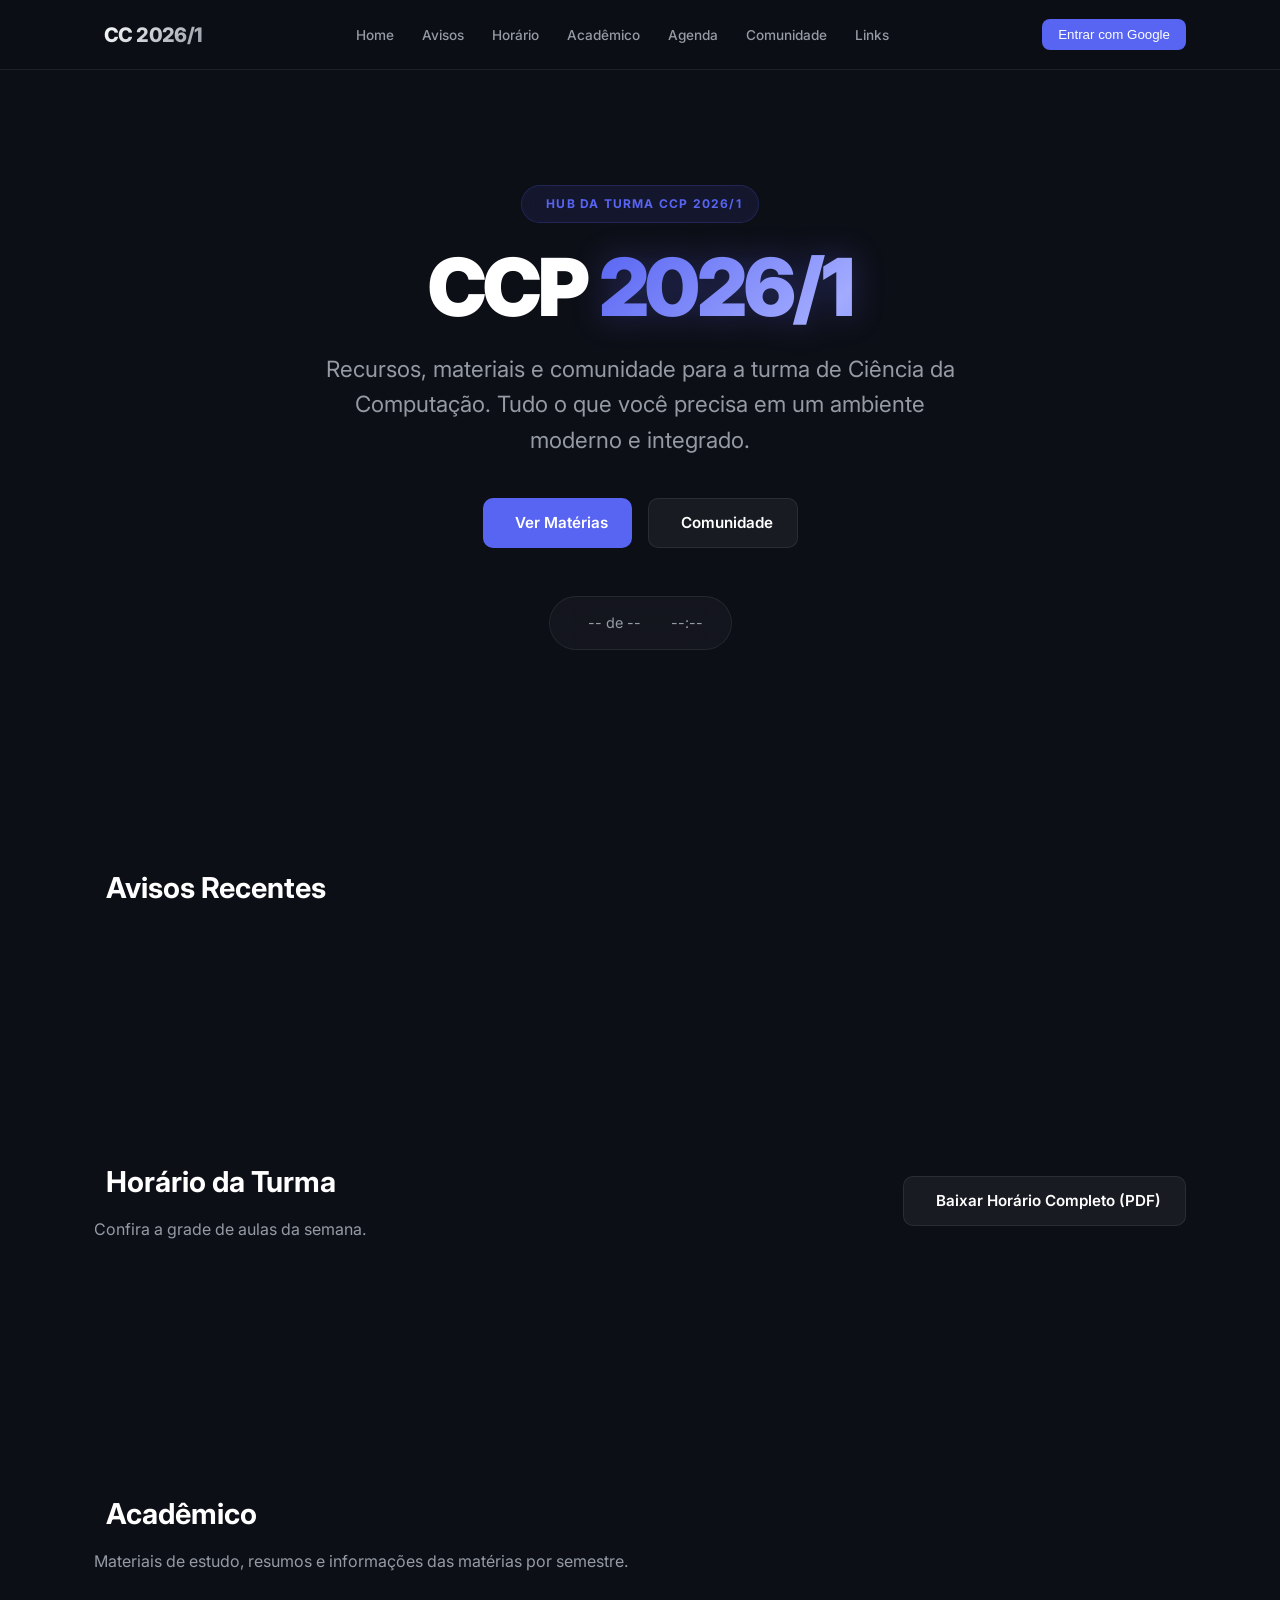
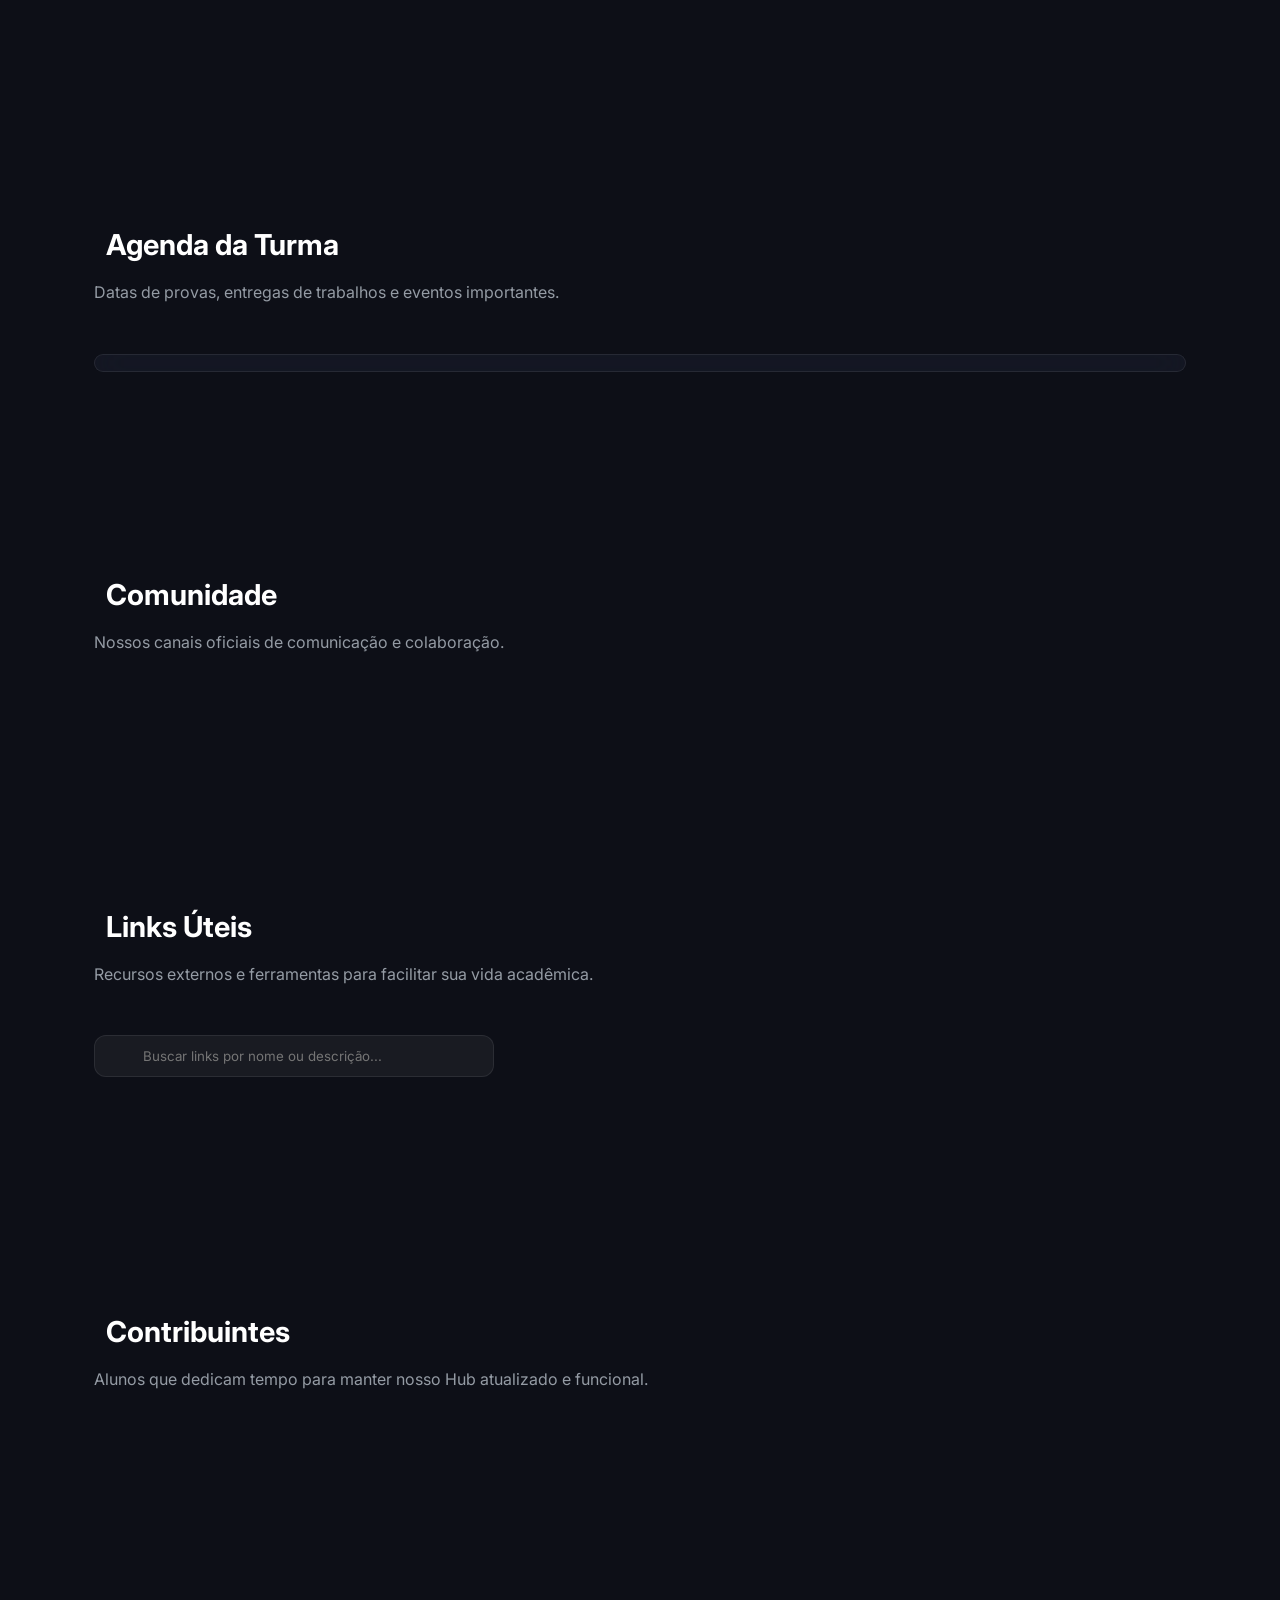
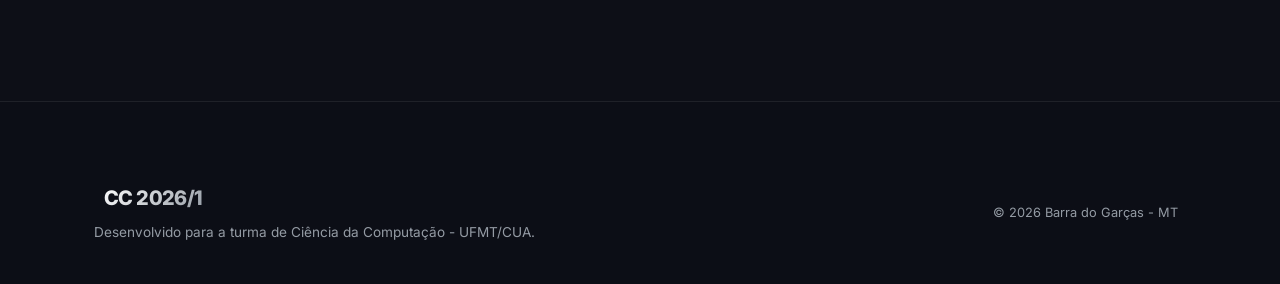
==== index.html @ 7aa339a8 "Merge pull request #1 from Diduzinho3/main new file:   auth.js" ====
<!DOCTYPE html>
<html lang="pt-br">
<head>
    <meta charset="UTF-8">
    <meta name="viewport" content="width=device-width, initial-scale=1.0">
    <title>CC 2026/1 - Barra do Garças | Hub da Turma</title>
    <link rel="icon" type="image/svg+xml" href="data:image/svg+xml,<svg xmlns='http://www.w3.org/2000/svg' viewBox='0 0 256 256'><rect width='256' height='256' fill='none'/><polyline points='64 88 16 128 64 168' fill='none' stroke='%235865f2' stroke-linecap='round' stroke-linejoin='round' stroke-width='24'/><polyline points='192 88 240 128 192 168' fill='none' stroke='%235865f2' stroke-linecap='round' stroke-linejoin='round' stroke-width='24'/></svg>">

    <link rel="preconnect" href="https://fonts.googleapis.com">
    <link rel="preconnect" href="https://fonts.gstatic.com" crossorigin>
    <link href="https://fonts.googleapis.com/css2?family=Inter:wght@300;400;500;600;700;800&display=swap" rel="stylesheet">

    <script src="https://unpkg.com/@phosphor-icons/web"></script>
    <link rel="stylesheet" href="style.css">
</head>
<body>
    <nav class="navbar">
        <div class="container nav-content">
            <div class="logo">
                <i class="ph ph-code"></i>
                <span>CC 2026/1</span>
            </div>
            <ul class="nav-links">
                <li><a href="#home">Home</a></li>
                <li><a href="#avisos">Avisos</a></li>
                <li><a href="#horario">Horário</a></li>
                <li><a href="#academico">Acadêmico</a></li>
                <li><a href="#agenda">Agenda</a></li>
                <li><a href="#comunidade">Comunidade</a></li>
                <li><a href="#links">Links</a></li>
            </ul>
            <div id="user-area" class="user-area">
                <button id="btn-login" class="btn-login">Entrar com Google</button>
                
                <div id="user-info" class="user-info hidden">
                    <img id="user-photo" class="user-photo" src="" alt="Foto">
                    <span id="user-name" class="user-name"></span>
                    <button id="btn-logout" class="btn-logout">Sair</button>
                    <div class="hidden"></div>
                </div>
            </div>
        </div>
    </nav>

    <header id="home" class="hero">
        <div class="hero-bg"></div>
        <div class="hero-overlay"></div>
        <div class="container">
            <div class="hero-content">
                <div class="hero-badge glass">
                    <i class="ph ph-rocket-launch"></i>
                    <span>Hub da Turma CCP 2026/1</span>
                </div>
                <h1>CCP <span class="gradient-text">2026/1</span></h1>
                <p>Recursos, materiais e comunidade para a turma de Ciência da Computação. Tudo o que você precisa em um ambiente moderno e integrado.</p>
                <div class="hero-btns">
                    <a href="#academico" class="btn btn-primary">
                        <i class="ph ph-books"></i>
                        Ver Matérias
                    </a>
                    <a href="#comunidade" class="btn btn-secondary">
                        <i class="ph ph-discord-logo"></i>
                        Comunidade
                    </a>
                </div>
                <div class="info-widget glass">
                    <div class="info-item">
                        <i class="ph ph-calendar-blank"></i>
                        <span id="current-date">-- de --</span>
                    </div>
                    <div class="info-item">
                        <i class="ph ph-clock"></i>
                        <span id="current-time">--:--</span>
                    </div>
                </div>
            </div>
        </div>
    </header>

    <main class="container">
        <section id="avisos" class="section">
            <div class="section-header">
                <h2><i class="ph ph-megaphone"></i> Avisos Recentes</h2>
            </div>
            <div id="avisos-container" class="grid-cards">
                <!-- Carregado via JS -->
            </div>
        </section>

        <!-- Horário da Turma -->
        <section id="horario" class="section">
            <div class="section-header" style="display: flex; justify-content: space-between; align-items: center; flex-wrap: wrap; gap: 20px;">
                <div>
                    <h2><i class="ph ph-clock"></i> Horário da Turma</h2>
                    <p>Confira a grade de aulas da semana.</p>
                </div>
                <a href="https://cdn.discordapp.com/attachments/1486059603299930142/1486059626620256297/Horario_Computacao_-_2026.1.pdf?ex=69c42060&is=69c2cee0&hm=3edfa6371c0fa56a8aed671202ea98d2edd6b6da654903f4fdc7e5e0dd8d340b&" target="_blank" class="btn btn-secondary">
                    <i class="ph ph-file-pdf"></i>
                    Baixar Horário Completo (PDF)
                </a>
            </div>
            <div id="horario-container" class="grid-cards">
                <!-- Carregado via JS -->
            </div>
        </section>

        <!-- Acadêmico -->
        <section id="academico" class="section">
            <div class="section-header">
                <h2><i class="ph ph-graduation-cap"></i> Acadêmico</h2>
                <p>Materiais de estudo, resumos e informações das matérias por semestre.</p>
            </div>
            <div id="academico-container" class="accordion-list">
                <!-- Carregado via JS -->
            </div>
        </section>

        <!-- Agenda -->
        <section id="agenda" class="section">
            <div class="section-header">
                <h2><i class="ph ph-calendar-blank"></i> Agenda da Turma</h2>
                <p>Datas de provas, entregas de trabalhos e eventos importantes.</p>
            </div>
            <div id="agenda-container" class="list-container glass">
                <!-- Carregado via JS -->
            </div>
        </section>

        <!-- Comunidade -->
        <section id="comunidade" class="section">
            <div class="section-header">
                <h2><i class="ph ph-users-three"></i> Comunidade</h2>
                <p>Nossos canais oficiais de comunicação e colaboração.</p>
            </div>
            <div id="comunidade-container" class="grid-cards">
                <!-- Carregado via JS -->
            </div>
        </section>

        <!-- Links Úteis -->
        <section id="links" class="section">
            <div class="section-header">
                <h2><i class="ph ph-link"></i> Links Úteis</h2>
                <p>Recursos externos e ferramentas para facilitar sua vida acadêmica.</p>
            </div>
            
            <div class="search-container">
                <i class="ph ph-magnifying-glass"></i>
                <input type="text" id="link-search" class="search-input" placeholder="Buscar links por nome ou descrição...">
            </div>

            <div id="links-container" class="grid-cards">
                <!-- Carregado via JS -->
            </div>
        </section>

        <!-- Contribuintes -->
        <section id="contribuintes" class="section">
            <div class="section-header">
                <h2><i class="ph ph-code"></i> Contribuintes</h2>
                <p>Alunos que dedicam tempo para manter nosso Hub atualizado e funcional.</p>
            </div>
            <div id="contribuintes-container" class="grid-contributors">
                <!-- Carregado via JS -->
            </div>
            
            <div style="text-align: center; margin-top: 60px; opacity: 0.6; font-size: 0.85rem;">
            </div>
        </section>

        <!-- Modal WhatsApp -->
        <div id="whatsapp-modal" class="modal">
            <div class="modal-content glass">
                <div class="modal-header">
                    <h2><i class="ph ph-whatsapp-logo"></i> Grupos de WhatsApp</h2>
                    <button class="close-modal"><i class="ph ph-x"></i></button>
                </div>
                <div id="whatsapp-groups-list" class="grid-cards">
                    <!-- Carregado via JS -->
                </div>
            </div>
        </div>
        <!-- Modal Materiais -->
        <div id="materials-modal" class="modal">
            <div class="modal-content glass">
                <div class="modal-header">
                    <h2 id="materials-modal-title"><i class="ph ph-books"></i> Materiais</h2>
                    <button class="close-modal" onclick="closeMaterialsModal()"><i class="ph ph-x"></i></button>
                </div>
                <div id="materials-list" class="grid-sections">
                    <!-- Carregado via JS -->
                </div>
            </div>
        </div>

        <!-- Modal Avisos (Complexos) -->
        <div id="aviso-modal" class="modal">
            <div class="modal-content glass">
                <div class="modal-header">
                    <h2 id="aviso-modal-title"></h2>
                    <button class="close-modal" onclick="closeAvisoModal()"><i class="ph ph-x"></i></button>
                </div>
                <div class="modal-body">
                    <div id="aviso-modal-meta" class="meta" style="margin-bottom: 20px;"></div>
                    <div id="aviso-modal-content" style="line-height: 1.8; color: var(--text-secondary); white-space: pre-wrap;"></div>
                </div>
            </div>
        </div>
    </main>

    <footer class="footer">
        <div class="container footer-content">
            <div class="footer-info">
                <div class="logo">
                    <i class="ph ph-code"></i>
                    <span>CC 2026/1</span>
                </div>
                <p>Desenvolvido para a turma de Ciência da Computação - UFMT/CUA.</p>
            </div>
            <div class="footer-links">
                <p>&copy; 2026 Barra do Garças - MT <a href="admin_panel.html" style="text-decoration: none; color: transparent; cursor: default;">.</a></p>
            </div>
        </div>
    </footer>

    <div id="modal-sair" class="modal-overlay hidden">
        <div class="modal-content">
            <p>Você tem certeza que deseja sair?</p>
            <div style="margin-top: 15px;">
            <button id="btn-confirmar-sair" class="btn-submit">Sair</button>
            <button id="btn-cancelar-sair" class="btn-cancel">Cancelar</button>
            </div>
        </div>
    </div>

    <script src="script.js"></script>
    <script type="module" src="auth.js"></script>
</body>
</html>
---- style.css ----
/* CC 2026/1 - Dark Discord Style CSS */

:root {
    --bg-color: #0d0f17;
    --card-bg: rgba(26, 29, 44, 0.6);
    --glass-border: rgba(255, 255, 255, 0.08);
    --text-primary: #ffffff;
    --text-secondary: #949ba4; /* Discord-like secondary text color */
    --accent-color: #5865f2; /* Discord Blurple */
    --accent-hover: #4752c4;
    --accent-gradient: linear-gradient(135deg, #5865f2 0%, #3e48b1 100%);
    --danger-color: #ed4245;
    --success-color: #3ba55c;
    --nav-height: 70px;
    --transition: all 0.4s cubic-bezier(0.23, 1, 0.32, 1); /* Suave e fluido (easeOutQuart) */
}

* {
    margin: 0;
    padding: 0;
    box-sizing: border-box;
}

html {
    scroll-behavior: smooth;
}

body {
    font-family: 'Inter', sans-serif;
    background-color: var(--bg-color);
    color: var(--text-primary);
    line-height: 1.6;
    overflow-x: hidden;
}

.container {
    max-width: 1140px;
    margin: 0 auto;
    padding: 0 24px;
}

/* Glassmorphism Effect */
.glass {
    background: var(--card-bg);
    backdrop-filter: blur(16px);
    -webkit-backdrop-filter: blur(16px);
    border: 1px solid var(--glass-border);
    border-radius: 16px;
}

/* Navbar */
.navbar {
    height: var(--nav-height);
    background: rgba(13, 15, 23, 0.85);
    backdrop-filter: blur(12px);
    position: fixed;
    top: 0;
    width: 100%;
    z-index: 1000;
    border-bottom: 1px solid var(--glass-border);
}

.nav-content {
    display: flex;
    justify-content: space-between;
    align-items: center;
    height: 100%;
}

.logo {
    display: flex;
    align-items: center;
    gap: 10px;
    font-weight: 800;
    font-size: 1.25rem;
    color: var(--text-primary);
    letter-spacing: -0.03em;
}

.logo span {
    background: linear-gradient(135deg, #ffffff 0%, #949ba4 100%);
    -webkit-background-clip: text;
    -webkit-text-fill-color: transparent;
    background-clip: text;
}

.logo i {
    color: var(--accent-color);
    font-size: 1.4rem;
}

.nav-links {
    display: flex;
    list-style: none;
    gap: 28px;
}

.nav-links a {
    text-decoration: none;
    color: var(--text-secondary);
    font-size: 0.85rem;
    font-weight: 500;
    transition: var(--transition);
}

.nav-links a:hover {
    color: var(--text-primary);
}

/* Hero Section - REDESIGNED CLEAN */
.hero {
    position: relative;
    height: 85vh;
    min-height: 600px;
    display: flex;
    align-items: center;
    justify-content: center;
    overflow: hidden;
    padding-top: var(--nav-height);
}

/* Background Image with Overlay */
.hero-bg {
    position: absolute;
    top: 0;
    left: 0;
    width: 100%;
    height: 100%;
    background: url('campus.png') center/cover no-repeat;
    z-index: -1;
}

.hero-overlay {
    position: absolute;
    top: 0;
    left: 0;
    width: 100%;
    height: 100%;
    background: linear-gradient(to bottom, rgba(13, 15, 23, 0.6) 0%, rgba(13, 15, 23, 0.95) 100%);
    z-index: -1;
}

.hero-content {
    text-align: center;
    max-width: 800px;
    z-index: 10;
    display: flex;
    flex-direction: column;
    align-items: center;
}

.hero-badge {
    display: inline-flex;
    align-items: center;
    gap: 8px;
    padding: 8px 16px;
    border-radius: 100px;
    font-size: 0.75rem;
    font-weight: 700;
    color: var(--accent-color);
    text-transform: uppercase;
    letter-spacing: 0.1em;
    margin-bottom: 24px;
    background: rgba(88, 101, 242, 0.1);
    border: 1px solid rgba(88, 101, 242, 0.2);
    animation: fadeInDown 0.8s ease-out;
}

.hero h1 {
    font-size: clamp(3rem, 8vw, 5rem);
    line-height: 1;
    margin-bottom: 24px;
    font-weight: 900;
    letter-spacing: -0.04em;
    color: var(--text-primary);
    animation: fadeInUp 0.8s ease-out 0.2s backwards;
}

.gradient-text {
    background: linear-gradient(135deg, #5865f2 0%, #a2abff 50%, #5865f2 100%);
    background-size: 200% auto;
    -webkit-background-clip: text;
    -webkit-text-fill-color: transparent;
    background-clip: text;
    display: inline-block;
    filter: drop-shadow(0 0 15px rgba(88, 101, 242, 0.3));
    animation: shine 4s linear infinite;
}

@keyframes shine {
    to { background-position: 200% center; }
}

@keyframes fadeInUp {
    from { opacity: 0; transform: translateY(30px); }
    to { opacity: 1; transform: translateY(0); }
}

@keyframes fadeInDown {
    from { opacity: 0; transform: translateY(-20px); }
    to { opacity: 1; transform: translateY(0); }
}

.hero p {
    font-size: clamp(1.1rem, 2.2vw, 1.4rem);
    color: var(--text-secondary);
    margin-bottom: 40px;
    max-width: 650px;
    line-height: 1.6;
    animation: fadeInUp 0.8s ease-out 0.4s backwards;
}

.hero-btns {
    display: flex;
    gap: 16px;
    justify-content: center;
    animation: fadeInUp 0.8s ease-out 0.6s backwards;
}

/* Buttons */
.btn {
    padding: 12px 24px;
    border-radius: 10px;
    font-weight: 600;
    text-decoration: none;
    transition: var(--transition);
    cursor: pointer;
    font-size: 0.95rem;
    display: inline-flex;
    align-items: center;
    gap: 8px;
}

.btn-primary {
    background: var(--accent-color);
    color: white;
    border: none;
}

.btn-primary:hover {
    background: var(--accent-hover);
    transform: translateY(-2px);
}

.btn-secondary {
    background: rgba(255, 255, 255, 0.05);
    color: white;
    border: 1px solid var(--glass-border);
}

.btn-secondary:hover {
    background: rgba(255, 255, 255, 0.1);
    transform: translateY(-2px);
}

/* Sections */
.section {
    padding: 100px 0;
}

.section-header {
    margin-bottom: 48px;
    text-align: left;
}

.section-header h2 {
    font-size: 1.8rem;
    margin-bottom: 12px;
    display: flex;
    align-items: center;
    gap: 12px;
    font-weight: 700;
}

.section-header h2 i {
    color: var(--accent-color);
}

.section-header p {
    color: var(--text-secondary);
}

/* Grid Layouts */
.grid-cards {
    display: grid;
    grid-template-columns: repeat(auto-fill, minmax(320px, 1fr));
    gap: 20px;
}

/* Cards */
.card {
    padding: 24px;
    transition: var(--transition);
    height: 100%;
    display: flex;
    flex-direction: column;
}

.card:hover {
    background: rgba(255, 255, 255, 0.08);
    border-color: rgba(88, 101, 242, 0.3);
}

.card h3 {
    margin-bottom: 12px;
    font-size: 1.15rem;
    font-weight: 600;
}

.card p {
    color: var(--text-secondary);
    font-size: 0.9rem;
    margin-bottom: 20px;
    flex-grow: 1;
}

.card .meta {
    font-size: 0.8rem;
    color: var(--text-secondary);
    display: flex;
    justify-content: space-between;
    align-items: center;
}

.status-badge {
    padding: 4px 10px;
    border-radius: 100px;
    font-size: 0.75rem;
    font-weight: 600;
    text-transform: uppercase;
}

.status-em-andamento { background: rgba(88, 101, 242, 0.15); color: var(--accent-color); }
.status-concluida { background: rgba(59, 165, 92, 0.15); color: var(--success-color); }
.status-futura { background: rgba(148, 155, 164, 0.15); color: var(--text-secondary); }

/* Accordion */
.accordion-item {
    margin-bottom: 12px;
}

.accordion-header {
    padding: 18px 24px;
    cursor: pointer;
    display: flex;
    justify-content: space-between;
    align-items: center;
    background: rgba(255, 255, 255, 0.02);
    border-radius: 12px;
    transition: var(--transition);
    border: 1px solid var(--glass-border);
}

.accordion-header:hover {
    background: rgba(255, 255, 255, 0.05);
}

.accordion-header h3 {
    font-size: 1.1rem;
    font-weight: 600;
}

.accordion-content {
    display: grid;
    grid-template-rows: 0fr;
    transition: grid-template-rows 0.4s cubic-bezier(0.23, 1, 0.32, 1);
    overflow: hidden;
}

.accordion-item.active .accordion-content {
    grid-template-rows: 1fr;
}

.accordion-inner {
    min-height: 0;
}

.accordion-item.active .accordion-inner {
    padding: 24px 0;
}

.accordion-item.active .accordion-header {
    border-color: var(--accent-color);
    background: rgba(88, 101, 242, 0.05);
}

/* Agenda Items */
.list-container {
    padding: 8px;
    border-radius: 16px;
}

.list-item {
    padding: 20px 24px;
    border-bottom: 1px solid var(--glass-border);
    display: grid;
    grid-template-columns: 80px 1fr auto;
    align-items: center;
    gap: 24px;
    transition: var(--transition);
}

.list-item:hover {
    background: rgba(255, 255, 255, 0.03);
}

.list-item:last-child {
    border-bottom: none;
}

.date-box {
    text-align: center;
    background: rgba(255, 255, 255, 0.03);
    padding: 10px;
    border-radius: 12px;
    border: 1px solid var(--glass-border);
}

.date-box .day {
    font-size: 1.4rem;
    font-weight: 800;
    display: block;
    line-height: 1;
}

.date-box .month {
    font-size: 0.75rem;
    text-transform: uppercase;
    color: var(--accent-color);
    font-weight: 700;
}

.event-info h3 {
    font-size: 1.05rem;
    margin-bottom: 4px;
}

.event-info p {
    font-size: 0.85rem;
    color: var(--text-secondary);
}

/* Footer */
.footer {
    padding: 80px 0 40px;
    border-top: 1px solid var(--glass-border);
    margin-top: 100px;
    background: rgba(13, 15, 23, 0.5);
}

.footer-content {
    display: flex;
    justify-content: space-between;
    align-items: center;
    flex-wrap: wrap;
    gap: 20px;
}

.footer-info p {
    color: var(--text-secondary);
    font-size: 0.85rem;
    margin-top: 8px;
}

.footer-links p {
    font-size: 0.8rem;
    color: var(--text-secondary);
}

/* Modal */
.modal {
    position: fixed;
    top: 0;
    left: 0;
    width: 100%;
    height: 100%;
    background: rgba(0, 0, 0, 0.85);
    backdrop-filter: blur(12px);
    display: flex;
    align-items: center;
    justify-content: center;
    z-index: 2000;
    opacity: 0;
    visibility: hidden;
    transition: opacity 0.4s cubic-bezier(0.23, 1, 0.32, 1), visibility 0.4s cubic-bezier(0.23, 1, 0.32, 1);
}

.modal.active {
    opacity: 1;
    visibility: visible;
}

.modal-content {
    width: 90%;
    max-width: 600px;
    max-height: 85vh;
    padding: 32px;
    overflow-y: auto;
    position: relative;
    transform: scale(0.95);
    transition: transform 0.4s cubic-bezier(0.23, 1, 0.32, 1);
}

.modal.active .modal-content {
    transform: scale(1);
}

.modal-header {
    display: flex;
    justify-content: space-between;
    align-items: center;
    margin-bottom: 24px;
}

/* Modal Accordions */
.modal-accordion {
    margin-bottom: 20px;
    background: rgba(255, 255, 255, 0.02);
    border: 1px solid var(--glass-border);
    border-radius: 12px;
    width: 100%;
}

.modal-accordion-header {
    padding: 16px 20px;
    background: rgba(255, 255, 255, 0.03);
}

.modal-accordion-header h4 {
    font-size: 1rem;
    color: var(--accent-color);
}

.modal-accordion.active .modal-accordion-header {
    border-bottom: 1px solid var(--glass-border);
}

.close-modal {
    background: none;
    border: none;
    color: var(--text-secondary);
    font-size: 1.5rem;
    cursor: pointer;
    transition: var(--transition);
}

.close-modal:hover {
    color: var(--text-primary);
}

/* Timetable */
.timetable-card {
    padding: 24px;
}

.day-title {
    color: var(--accent-color);
    margin-bottom: 20px;
    font-size: 1.2rem;
    border-bottom: 1px solid var(--glass-border);
    padding-bottom: 10px;
}

.class-item {
    display: flex;
    gap: 16px;
    margin-bottom: 16px;
}

.class-time {
    font-size: 0.8rem;
    color: var(--text-secondary);
    min-width: 85px;
    font-weight: 600;
}

.class-details {
    display: flex;
    flex-direction: column;
}

.class-name {
    font-weight: 600;
    font-size: 0.95rem;
}

.class-room {
    font-size: 0.8rem;
    color: var(--text-secondary);
}

/* Link Cards */
.link-category-card {
    padding: 24px;
    display: flex;
    flex-direction: column;
    gap: 20px;
}

.category-header {
    display: flex;
    align-items: center;
    gap: 12px;
}

.links-list {
    display: flex;
    flex-direction: column;
    gap: 12px;
}

.link-item {
    display: flex;
    justify-content: space-between;
    align-items: center;
    padding: 12px 16px;
    background: rgba(255, 255, 255, 0.03);
    border-radius: 10px;
    text-decoration: none;
    transition: var(--transition);
    border: 1px solid transparent;
}

.link-item:hover {
    background: rgba(255, 255, 255, 0.06);
    border-color: var(--glass-border);
    transform: translateX(5px);
}

.link-info {
    display: flex;
    flex-direction: column;
}

.link-name {
    color: var(--text-primary);
    font-weight: 600;
    font-size: 0.95rem;
}

.link-desc {
    color: var(--text-secondary);
    font-size: 0.8rem;
}

.link-item i {
    color: var(--text-secondary);
    transition: var(--transition);
}

.link-item:hover i {
    color: var(--accent-color);
}

/* Active Day Highlight */
.timetable-card.active-day {
    border-color: var(--accent-color);
    background: rgba(88, 101, 242, 0.1);
    box-shadow: 0 0 20px rgba(88, 101, 242, 0.1);
}

.today-badge {
    background: var(--accent-color);
    color: white;
    font-size: 0.6rem;
    padding: 2px 6px;
    border-radius: 4px;
    margin-left: 10px;
    vertical-align: middle;
}

/* Search Bar */
.search-container {
    margin-bottom: 32px;
    position: relative;
    max-width: 400px;
}

.search-container i {
    position: absolute;
    left: 16px;
    top: 50%;
    transform: translateY(-50%);
    color: var(--text-secondary);
}

.search-input {
    width: 100%;
    padding: 12px 16px 12px 48px;
    background: rgba(255, 255, 255, 0.05);
    border: 1px solid var(--glass-border);
    border-radius: 12px;
    color: var(--text-primary);
    font-family: inherit;
    transition: var(--transition);
}

.search-input:focus {
    outline: none;
    border-color: var(--accent-color);
    background: rgba(255, 255, 255, 0.08);
}

/* Next Event Highlight */
.list-item.next-event {
    background: rgba(88, 101, 242, 0.05);
    border-left: 4px solid var(--accent-color);
}

.next-badge {
    background: var(--accent-color);
    color: white;
    font-size: 0.6rem;
    padding: 2px 6px;
    border-radius: 4px;
    margin-left: 10px;
    font-weight: 700;
}

/* Info Widget */
.info-widget {
    margin-top: 48px;
    display: inline-flex;
    align-items: center;
    gap: 20px;
    padding: 14px 28px;
    background: rgba(255, 255, 255, 0.03);
    border-radius: 100px;
    border: 1px solid var(--glass-border);
    animation: fadeInUp 0.8s ease-out 0.8s backwards;
}

.info-item {
    display: flex;
    align-items: center;
    gap: 10px;
    color: var(--text-secondary);
    font-size: 0.9rem;
}

.info-item i {
    color: var(--accent-color);
}

/* Community Cards */
.community-card {
    display: flex;
    flex-direction: column;
    height: 100%;
}

.community-header {
    display: flex;
    justify-content: space-between;
    align-items: flex-start;
    margin-bottom: 1rem;
}

.version-badge {
    font-size: 0.65rem;
    background: rgba(88, 101, 242, 0.1);
    color: var(--accent-color);
    padding: 4px 8px;
    border-radius: 6px;
    font-weight: 700;
}

.btn.success {
    background: var(--success-color) !important;
    border-color: var(--success-color) !important;
    transform: scale(1.05);
}

/* Feedback de Cópia */
.btn-copy-feedback {
    position: relative;
    overflow: hidden;
}

.btn-copy-feedback::after {
    content: '';
    position: absolute;
    top: 50%;
    left: 50%;
    width: 5px;
    height: 5px;
    background: rgba(255, 255, 255, 0.4);
    opacity: 0;
    border-radius: 100%;
    transform: scale(1, 1) translate(-50%);
    transform-origin: 50% 50%;
}

@keyframes ripple {
    0% { transform: scale(0, 0); opacity: 1; }
    20% { transform: scale(25, 25); opacity: 1; }
    100% { opacity: 0; transform: scale(40, 40); }
}

.btn-copy-feedback.animating::after {
    animation: ripple 0.6s ease-out;
}

.ip-display {
    background: rgba(0, 0, 0, 0.2);
    padding: 10px;
    border-radius: 8px;
    margin: 12px 0;
    text-align: center;
    border: 1px dashed var(--glass-border);
    transition: var(--transition);
}

.ip-display.copied {
    border-color: var(--success-color);
    background: rgba(59, 165, 92, 0.1);
    transform: scale(1.02);
}

.ip-display code {
    color: var(--accent-color);
    font-family: 'Courier New', Courier, monospace;
    font-size: 0.9rem;
    font-weight: 600;
    transition: var(--transition);
}

.ip-display.copied code {
    color: var(--success-color);
}

.minecraft-card {
    border-color: rgba(59, 165, 92, 0.3);
}

.minecraft-card i {
    color: var(--success-color) !important;
}

/* Contributor Cards - CLEAN REFINED */
.grid-contributors {
    display: grid;
    grid-template-columns: repeat(auto-fill, minmax(300px, 1fr));
    gap: 20px;
}

.contributor-card {
    display: flex;
    align-items: center;
    gap: 20px;
    padding: 24px;
    border-radius: 16px;
    background: rgba(255, 255, 255, 0.02);
    border: 1px solid var(--glass-border);
    transition: var(--transition);
}

.contributor-card:hover {
    transform: translateY(-5px);
    border-color: var(--accent-color);
    background: rgba(88, 101, 242, 0.05);
}

.contributor-avatar {
    width: 60px;
    height: 60px;
    border-radius: 50%;
    overflow: hidden;
    border: 2px solid var(--accent-color);
    flex-shrink: 0;
}

.contributor-avatar img {
    width: 100%;
    height: 100%;
    object-fit: cover;
}

.contributor-info h4 {
    font-size: 1.05rem;
    font-weight: 700;
    margin-bottom: 2px;
}

.contributor-role {
    font-size: 0.8rem;
    color: var(--text-secondary);
    margin-bottom: 10px;
}

.contributor-socials {
    display: flex;
    gap: 10px;
}

.social-link {
    width: 28px;
    height: 28px;
    border-radius: 6px;
    display: flex;
    align-items: center;
    justify-content: center;
    background: rgba(255, 255, 255, 0.03);
    color: var(--text-secondary);
    text-decoration: none;
    transition: var(--transition);
    font-size: 1rem;
    border: 1px solid var(--glass-border);
}

.social-link.github:hover {
    background: #24292e;
    color: white;
    border-color: #24292e;
}

.social-link.instagram:hover {
    background: linear-gradient(45deg, #f09433 0%, #e6683c 25%, #dc2743 50%, #cc2366 75%, #bc1888 100%);
    color: white;
    border-color: transparent;
}

.add-contributor-card {
    border: 1px dashed var(--glass-border);
    background: transparent;
}

.add-avatar {
    background: rgba(255, 255, 255, 0.03);
    border: 2px dashed var(--glass-border) !important;
    display: flex;
    align-items: center;
    justify-content: center;
    font-size: 1.5rem;
    color: var(--text-secondary);
}

.btn-minimal {
    font-size: 0.75rem;
    color: var(--accent-color);
    text-decoration: none;
    font-weight: 600;
    display: flex;
    align-items: center;
    gap: 4px;
}

/* Responsive */
@media (max-width: 768px) {
    .hero { height: auto; padding: 120px 0 80px; }
    .hero h1 { font-size: 2.8rem; }
    .nav-links { display: none; }
    .list-item { grid-template-columns: 1fr; text-align: center; gap: 16px; }
    .date-box { width: 80px; margin: 0 auto; }
    .footer-content { flex-direction: column; text-align: center; }
}

.hidden {
  display: none !important;
}

.user-info {
  display: flex;
  align-items: center;
  gap: 10px;
}

.user-photo {
  width: 40px;
  height: 40px;
  border-radius: 50%;
  object-fit: cover;
}

.user-name {
  color: #ffffff;
  font-weight: bold;
}

.btn-login, .btn-logout {
  background-color: #5865f2;
  color: white;
  border: none;
  padding: 8px 16px;
  border-radius: 8px;
  cursor: pointer;
  transition: background-color 0.3s ease;
}

.btn-login:hover, .btn-logout:hover {
  background-color: #1b0edb;
}

.modal-overlay {
  position: fixed;
  top: 0; left: 0; width: 100%; height: 100%;
  background: rgba(0, 0, 0, 0.7);
  display: flex; justify-content: center; align-items: center;
  z-index: 1000;
}

.modal-content {
  background: #2a2a2a;
  padding: 20px;
  border-radius: 8px;
  text-align: center;
  color: white;
  box-shadow: 0 4px 6px rgba(0, 0, 0, 0.3);
}

.btn-cancel {
  background: #444;
  color: white;
  padding: 12px 20px;
  border: none;
  border-radius: 5px;
  cursor: pointer;
  font-weight: bold;
  margin-left: 10px;
  transition: background 0.3s;
}

.btn-cancel:hover {
  background: #555;
}

.btn-submit {
  background: #ff0000;
  color: white;
  padding: 12px 20px;
  border: none;
  border-radius: 5px;
  cursor: pointer;
  font-weight: bold;
  transition: background 0.3s;
}

.btn-submit:hover {
  background: #9b0000;
}
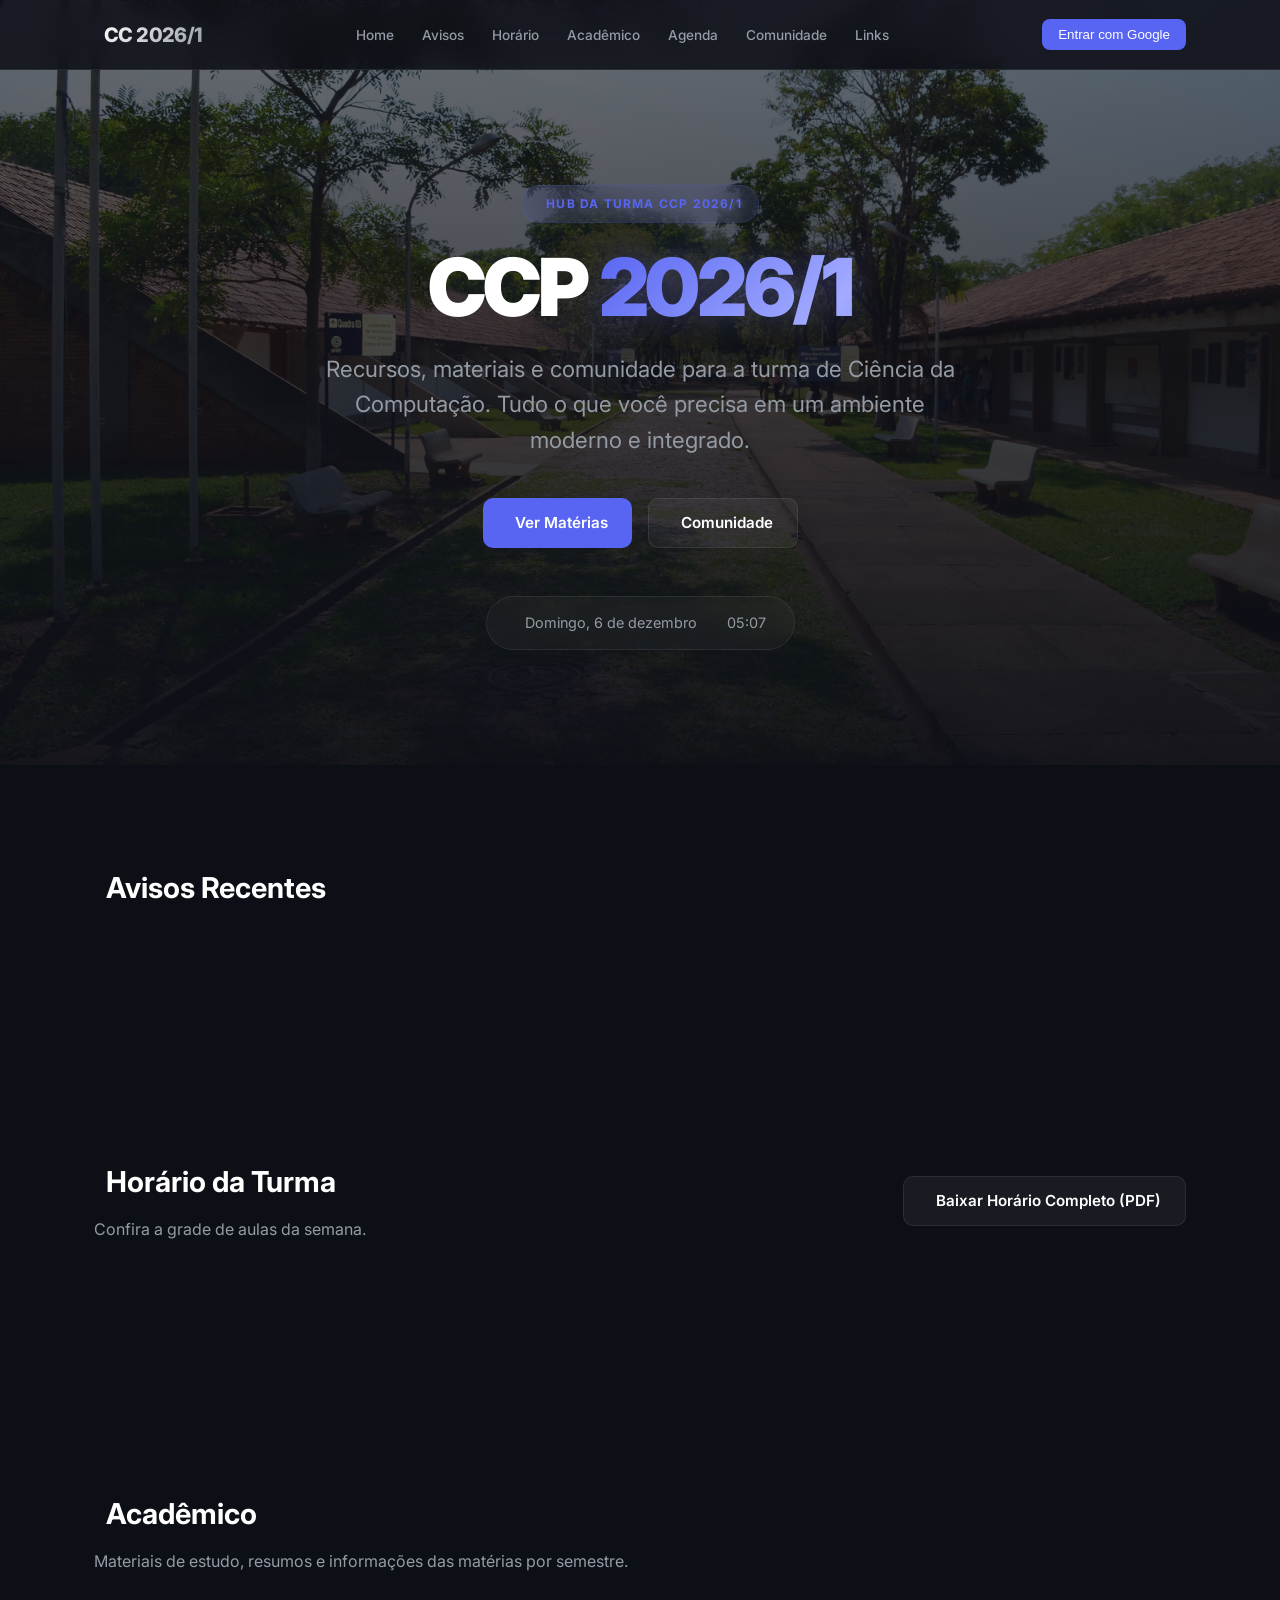
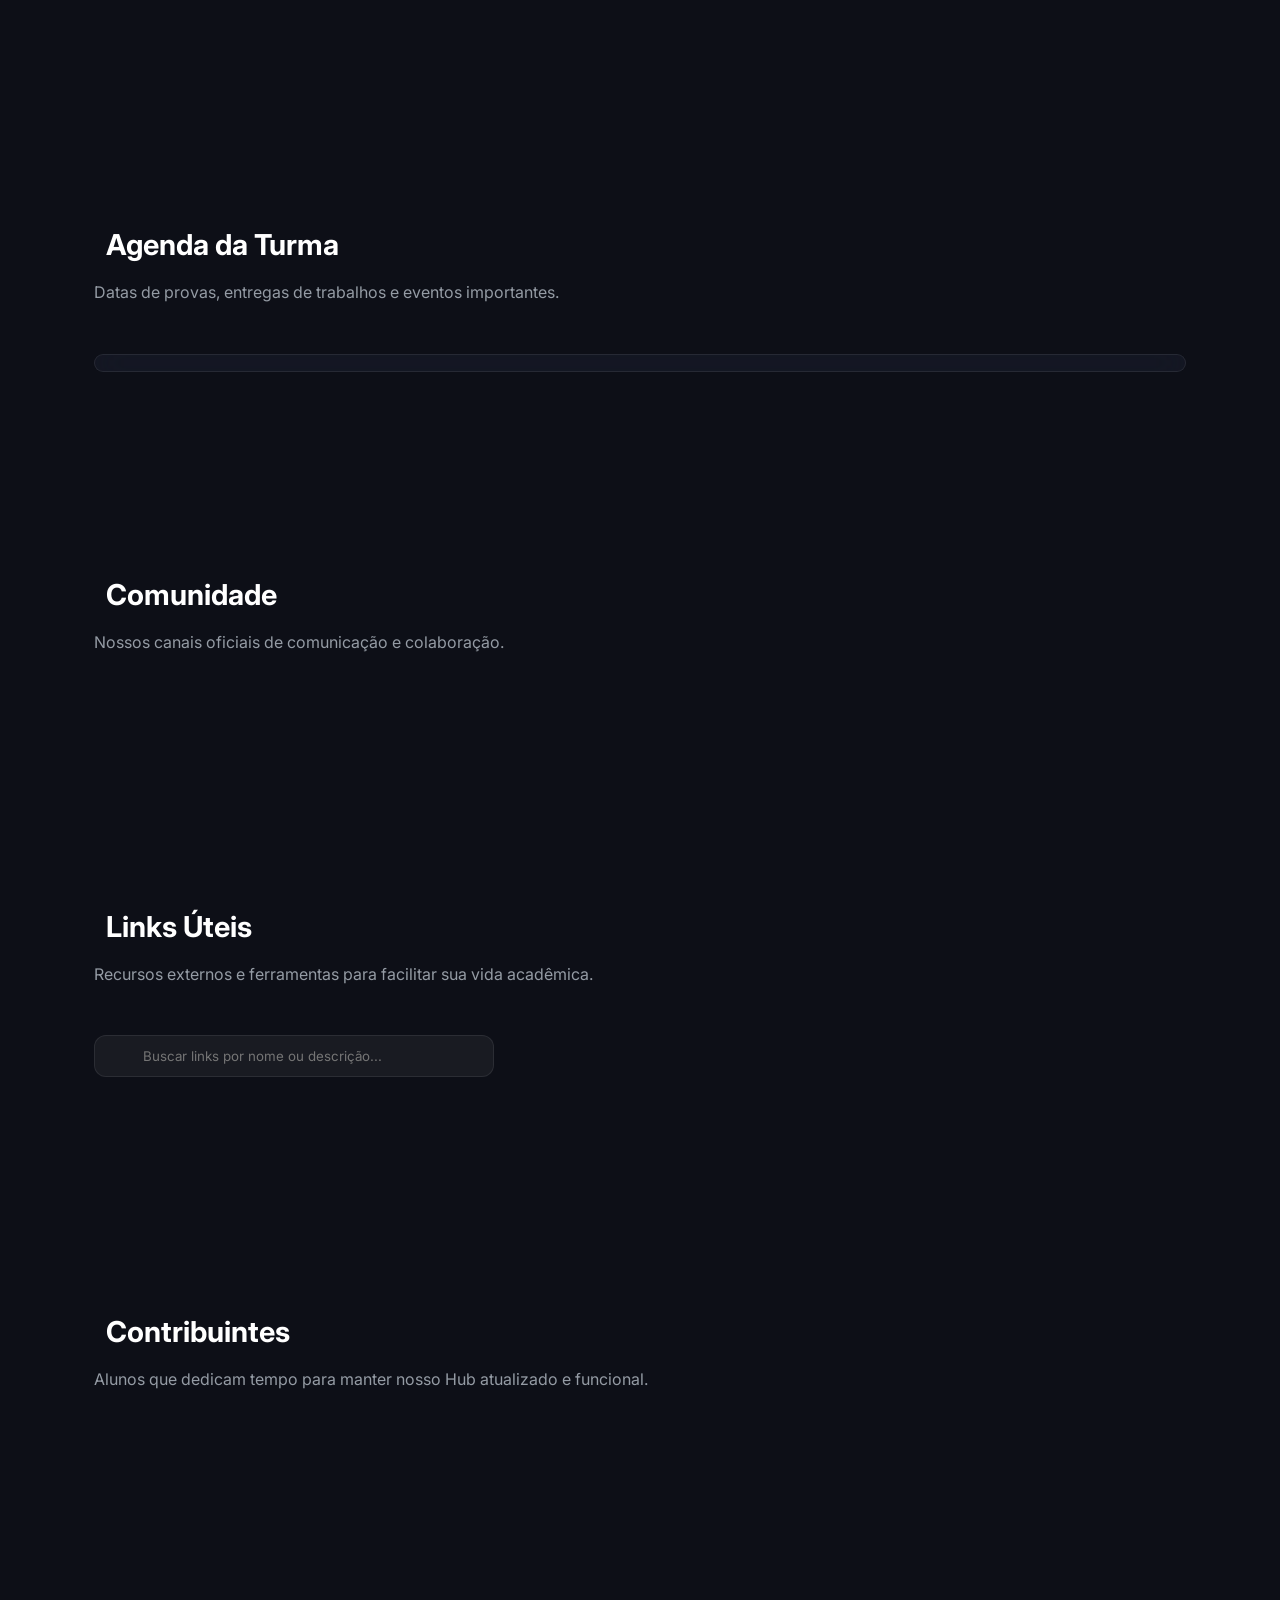
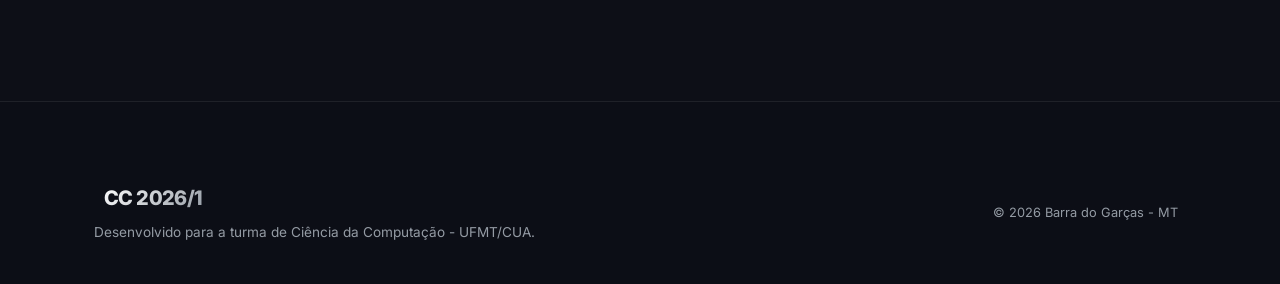
==== commit fe63d5d1: "Reorganizados arquivos estáticos em subpastas e atualizados os caminhos Os arquivos estáticos do pro" ====
--- a/index.html
+++ b/index.html
@@ -11,7 +11,7 @@
     <link href="https://fonts.googleapis.com/css2?family=Inter:wght@300;400;500;600;700;800&display=swap" rel="stylesheet">
 
     <script src="https://unpkg.com/@phosphor-icons/web"></script>
-    <link rel="stylesheet" href="style.css">
+    <link rel="stylesheet" href="css/style.css">
 </head>
 <body>
     <nav class="navbar">
@@ -233,7 +233,7 @@
         </div>
     </div>
 
-    <script src="script.js"></script>
-    <script type="module" src="auth.js"></script>
+    <script src="js/script.js"></script>
+    <script type="module" src="js/auth.js"></script>
 </body>
 </html>
--- a/css/style.css
+++ b/css/style.css
@@ -0,0 +1,1040 @@
+/* CC 2026/1 - Dark Discord Style CSS */
+
+:root {
+    --bg-color: #0d0f17;
+    --card-bg: rgba(26, 29, 44, 0.6);
+    --glass-border: rgba(255, 255, 255, 0.08);
+    --text-primary: #ffffff;
+    --text-secondary: #949ba4; /* Discord-like secondary text color */
+    --accent-color: #5865f2; /* Discord Blurple */
+    --accent-hover: #4752c4;
+    --accent-gradient: linear-gradient(135deg, #5865f2 0%, #3e48b1 100%);
+    --danger-color: #ed4245;
+    --success-color: #3ba55c;
+    --nav-height: 70px;
+    --transition: all 0.4s cubic-bezier(0.23, 1, 0.32, 1); /* Suave e fluido (easeOutQuart) */
+}
+
+* {
+    margin: 0;
+    padding: 0;
+    box-sizing: border-box;
+}
+
+html {
+    scroll-behavior: smooth;
+}
+
+body {
+    font-family: 'Inter', sans-serif;
+    background-color: var(--bg-color);
+    color: var(--text-primary);
+    line-height: 1.6;
+    overflow-x: hidden;
+}
+
+.container {
+    max-width: 1140px;
+    margin: 0 auto;
+    padding: 0 24px;
+}
+
+/* Glassmorphism Effect */
+.glass {
+    background: var(--card-bg);
+    backdrop-filter: blur(16px);
+    -webkit-backdrop-filter: blur(16px);
+    border: 1px solid var(--glass-border);
+    border-radius: 16px;
+}
+
+/* Navbar */
+.navbar {
+    height: var(--nav-height);
+    background: rgba(13, 15, 23, 0.85);
+    backdrop-filter: blur(12px);
+    position: fixed;
+    top: 0;
+    width: 100%;
+    z-index: 1000;
+    border-bottom: 1px solid var(--glass-border);
+}
+
+.nav-content {
+    display: flex;
+    justify-content: space-between;
+    align-items: center;
+    height: 100%;
+}
+
+.logo {
+    display: flex;
+    align-items: center;
+    gap: 10px;
+    font-weight: 800;
+    font-size: 1.25rem;
+    color: var(--text-primary);
+    letter-spacing: -0.03em;
+}
+
+.logo span {
+    background: linear-gradient(135deg, #ffffff 0%, #949ba4 100%);
+    -webkit-background-clip: text;
+    -webkit-text-fill-color: transparent;
+    background-clip: text;
+}
+
+.logo i {
+    color: var(--accent-color);
+    font-size: 1.4rem;
+}
+
+.nav-links {
+    display: flex;
+    list-style: none;
+    gap: 28px;
+}
+
+.nav-links a {
+    text-decoration: none;
+    color: var(--text-secondary);
+    font-size: 0.85rem;
+    font-weight: 500;
+    transition: var(--transition);
+}
+
+.nav-links a:hover {
+    color: var(--text-primary);
+}
+
+/* Hero Section - REDESIGNED CLEAN */
+.hero {
+    position: relative;
+    height: 85vh;
+    min-height: 600px;
+    display: flex;
+    align-items: center;
+    justify-content: center;
+    overflow: hidden;
+    padding-top: var(--nav-height);
+}
+
+/* Background Image with Overlay */
+.hero-bg {
+    position: absolute;
+    top: 0;
+    left: 0;
+    width: 100%;
+    height: 100%;
+    background: url('../assets/campus.png') center/cover no-repeat;
+    z-index: -1;
+}
+
+.hero-overlay {
+    position: absolute;
+    top: 0;
+    left: 0;
+    width: 100%;
+    height: 100%;
+    background: linear-gradient(to bottom, rgba(13, 15, 23, 0.6) 0%, rgba(13, 15, 23, 0.95) 100%);
+    z-index: -1;
+}
+
+.hero-content {
+    text-align: center;
+    max-width: 800px;
+    z-index: 10;
+    display: flex;
+    flex-direction: column;
+    align-items: center;
+}
+
+.hero-badge {
+    display: inline-flex;
+    align-items: center;
+    gap: 8px;
+    padding: 8px 16px;
+    border-radius: 100px;
+    font-size: 0.75rem;
+    font-weight: 700;
+    color: var(--accent-color);
+    text-transform: uppercase;
+    letter-spacing: 0.1em;
+    margin-bottom: 24px;
+    background: rgba(88, 101, 242, 0.1);
+    border: 1px solid rgba(88, 101, 242, 0.2);
+    animation: fadeInDown 0.8s ease-out;
+}
+
+.hero h1 {
+    font-size: clamp(3rem, 8vw, 5rem);
+    line-height: 1;
+    margin-bottom: 24px;
+    font-weight: 900;
+    letter-spacing: -0.04em;
+    color: var(--text-primary);
+    animation: fadeInUp 0.8s ease-out 0.2s backwards;
+}
+
+.gradient-text {
+    background: linear-gradient(135deg, #5865f2 0%, #a2abff 50%, #5865f2 100%);
+    background-size: 200% auto;
+    -webkit-background-clip: text;
+    -webkit-text-fill-color: transparent;
+    background-clip: text;
+    display: inline-block;
+    filter: drop-shadow(0 0 15px rgba(88, 101, 242, 0.3));
+    animation: shine 4s linear infinite;
+}
+
+@keyframes shine {
+    to { background-position: 200% center; }
+}
+
+@keyframes fadeInUp {
+    from { opacity: 0; transform: translateY(30px); }
+    to { opacity: 1; transform: translateY(0); }
+}
+
+@keyframes fadeInDown {
+    from { opacity: 0; transform: translateY(-20px); }
+    to { opacity: 1; transform: translateY(0); }
+}
+
+.hero p {
+    font-size: clamp(1.1rem, 2.2vw, 1.4rem);
+    color: var(--text-secondary);
+    margin-bottom: 40px;
+    max-width: 650px;
+    line-height: 1.6;
+    animation: fadeInUp 0.8s ease-out 0.4s backwards;
+}
+
+.hero-btns {
+    display: flex;
+    gap: 16px;
+    justify-content: center;
+    animation: fadeInUp 0.8s ease-out 0.6s backwards;
+}
+
+/* Buttons */
+.btn {
+    padding: 12px 24px;
+    border-radius: 10px;
+    font-weight: 600;
+    text-decoration: none;
+    transition: var(--transition);
+    cursor: pointer;
+    font-size: 0.95rem;
+    display: inline-flex;
+    align-items: center;
+    gap: 8px;
+}
+
+.btn-primary {
+    background: var(--accent-color);
+    color: white;
+    border: none;
+}
+
+.btn-primary:hover {
+    background: var(--accent-hover);
+    transform: translateY(-2px);
+}
+
+.btn-secondary {
+    background: rgba(255, 255, 255, 0.05);
+    color: white;
+    border: 1px solid var(--glass-border);
+}
+
+.btn-secondary:hover {
+    background: rgba(255, 255, 255, 0.1);
+    transform: translateY(-2px);
+}
+
+/* Sections */
+.section {
+    padding: 100px 0;
+}
+
+.section-header {
+    margin-bottom: 48px;
+    text-align: left;
+}
+
+.section-header h2 {
+    font-size: 1.8rem;
+    margin-bottom: 12px;
+    display: flex;
+    align-items: center;
+    gap: 12px;
+    font-weight: 700;
+}
+
+.section-header h2 i {
+    color: var(--accent-color);
+}
+
+.section-header p {
+    color: var(--text-secondary);
+}
+
+/* Grid Layouts */
+.grid-cards {
+    display: grid;
+    grid-template-columns: repeat(auto-fill, minmax(320px, 1fr));
+    gap: 20px;
+}
+
+/* Cards */
+.card {
+    padding: 24px;
+    transition: var(--transition);
+    height: 100%;
+    display: flex;
+    flex-direction: column;
+}
+
+.card:hover {
+    background: rgba(255, 255, 255, 0.08);
+    border-color: rgba(88, 101, 242, 0.3);
+}
+
+.card h3 {
+    margin-bottom: 12px;
+    font-size: 1.15rem;
+    font-weight: 600;
+}
+
+.card p {
+    color: var(--text-secondary);
+    font-size: 0.9rem;
+    margin-bottom: 20px;
+    flex-grow: 1;
+}
+
+.card .meta {
+    font-size: 0.8rem;
+    color: var(--text-secondary);
+    display: flex;
+    justify-content: space-between;
+    align-items: center;
+}
+
+.status-badge {
+    padding: 4px 10px;
+    border-radius: 100px;
+    font-size: 0.75rem;
+    font-weight: 600;
+    text-transform: uppercase;
+}
+
+.status-em-andamento { background: rgba(88, 101, 242, 0.15); color: var(--accent-color); }
+.status-concluida { background: rgba(59, 165, 92, 0.15); color: var(--success-color); }
+.status-futura { background: rgba(148, 155, 164, 0.15); color: var(--text-secondary); }
+
+/* Accordion */
+.accordion-item {
+    margin-bottom: 12px;
+}
+
+.accordion-header {
+    padding: 18px 24px;
+    cursor: pointer;
+    display: flex;
+    justify-content: space-between;
+    align-items: center;
+    background: rgba(255, 255, 255, 0.02);
+    border-radius: 12px;
+    transition: var(--transition);
+    border: 1px solid var(--glass-border);
+}
+
+.accordion-header:hover {
+    background: rgba(255, 255, 255, 0.05);
+}
+
+.accordion-header h3 {
+    font-size: 1.1rem;
+    font-weight: 600;
+}
+
+.accordion-content {
+    display: grid;
+    grid-template-rows: 0fr;
+    transition: grid-template-rows 0.4s cubic-bezier(0.23, 1, 0.32, 1);
+    overflow: hidden;
+}
+
+.accordion-item.active .accordion-content {
+    grid-template-rows: 1fr;
+}
+
+.accordion-inner {
+    min-height: 0;
+}
+
+.accordion-item.active .accordion-inner {
+    padding: 24px 0;
+}
+
+.accordion-item.active .accordion-header {
+    border-color: var(--accent-color);
+    background: rgba(88, 101, 242, 0.05);
+}
+
+/* Agenda Items */
+.list-container {
+    padding: 8px;
+    border-radius: 16px;
+}
+
+.list-item {
+    padding: 20px 24px;
+    border-bottom: 1px solid var(--glass-border);
+    display: grid;
+    grid-template-columns: 80px 1fr auto;
+    align-items: center;
+    gap: 24px;
+    transition: var(--transition);
+}
+
+.list-item:hover {
+    background: rgba(255, 255, 255, 0.03);
+}
+
+.list-item:last-child {
+    border-bottom: none;
+}
+
+.date-box {
+    text-align: center;
+    background: rgba(255, 255, 255, 0.03);
+    padding: 10px;
+    border-radius: 12px;
+    border: 1px solid var(--glass-border);
+}
+
+.date-box .day {
+    font-size: 1.4rem;
+    font-weight: 800;
+    display: block;
+    line-height: 1;
+}
+
+.date-box .month {
+    font-size: 0.75rem;
+    text-transform: uppercase;
+    color: var(--accent-color);
+    font-weight: 700;
+}
+
+.event-info h3 {
+    font-size: 1.05rem;
+    margin-bottom: 4px;
+}
+
+.event-info p {
+    font-size: 0.85rem;
+    color: var(--text-secondary);
+}
+
+/* Footer */
+.footer {
+    padding: 80px 0 40px;
+    border-top: 1px solid var(--glass-border);
+    margin-top: 100px;
+    background: rgba(13, 15, 23, 0.5);
+}
+
+.footer-content {
+    display: flex;
+    justify-content: space-between;
+    align-items: center;
+    flex-wrap: wrap;
+    gap: 20px;
+}
+
+.footer-info p {
+    color: var(--text-secondary);
+    font-size: 0.85rem;
+    margin-top: 8px;
+}
+
+.footer-links p {
+    font-size: 0.8rem;
+    color: var(--text-secondary);
+}
+
+/* Modal */
+.modal {
+    position: fixed;
+    top: 0;
+    left: 0;
+    width: 100%;
+    height: 100%;
+    background: rgba(0, 0, 0, 0.85);
+    backdrop-filter: blur(12px);
+    display: flex;
+    align-items: center;
+    justify-content: center;
+    z-index: 2000;
+    opacity: 0;
+    visibility: hidden;
+    transition: opacity 0.4s cubic-bezier(0.23, 1, 0.32, 1), visibility 0.4s cubic-bezier(0.23, 1, 0.32, 1);
+}
+
+.modal.active {
+    opacity: 1;
+    visibility: visible;
+}
+
+.modal-content {
+    width: 90%;
+    max-width: 600px;
+    max-height: 85vh;
+    padding: 32px;
+    overflow-y: auto;
+    position: relative;
+    transform: scale(0.95);
+    transition: transform 0.4s cubic-bezier(0.23, 1, 0.32, 1);
+}
+
+.modal.active .modal-content {
+    transform: scale(1);
+}
+
+.modal-header {
+    display: flex;
+    justify-content: space-between;
+    align-items: center;
+    margin-bottom: 24px;
+}
+
+/* Modal Accordions */
+.modal-accordion {
+    margin-bottom: 20px;
+    background: rgba(255, 255, 255, 0.02);
+    border: 1px solid var(--glass-border);
+    border-radius: 12px;
+    width: 100%;
+}
+
+.modal-accordion-header {
+    padding: 16px 20px;
+    background: rgba(255, 255, 255, 0.03);
+}
+
+.modal-accordion-header h4 {
+    font-size: 1rem;
+    color: var(--accent-color);
+}
+
+.modal-accordion.active .modal-accordion-header {
+    border-bottom: 1px solid var(--glass-border);
+}
+
+.close-modal {
+    background: none;
+    border: none;
+    color: var(--text-secondary);
+    font-size: 1.5rem;
+    cursor: pointer;
+    transition: var(--transition);
+}
+
+.close-modal:hover {
+    color: var(--text-primary);
+}
+
+/* Timetable */
+.timetable-card {
+    padding: 24px;
+}
+
+.day-title {
+    color: var(--accent-color);
+    margin-bottom: 20px;
+    font-size: 1.2rem;
+    border-bottom: 1px solid var(--glass-border);
+    padding-bottom: 10px;
+}
+
+.class-item {
+    display: flex;
+    gap: 16px;
+    margin-bottom: 16px;
+}
+
+.class-time {
+    font-size: 0.8rem;
+    color: var(--text-secondary);
+    min-width: 85px;
+    font-weight: 600;
+}
+
+.class-details {
+    display: flex;
+    flex-direction: column;
+}
+
+.class-name {
+    font-weight: 600;
+    font-size: 0.95rem;
+}
+
+.class-room {
+    font-size: 0.8rem;
+    color: var(--text-secondary);
+}
+
+/* Link Cards */
+.link-category-card {
+    padding: 24px;
+    display: flex;
+    flex-direction: column;
+    gap: 20px;
+}
+
+.category-header {
+    display: flex;
+    align-items: center;
+    gap: 12px;
+}
+
+.links-list {
+    display: flex;
+    flex-direction: column;
+    gap: 12px;
+}
+
+.link-item {
+    display: flex;
+    justify-content: space-between;
+    align-items: center;
+    padding: 12px 16px;
+    background: rgba(255, 255, 255, 0.03);
+    border-radius: 10px;
+    text-decoration: none;
+    transition: var(--transition);
+    border: 1px solid transparent;
+}
+
+.link-item:hover {
+    background: rgba(255, 255, 255, 0.06);
+    border-color: var(--glass-border);
+    transform: translateX(5px);
+}
+
+.link-info {
+    display: flex;
+    flex-direction: column;
+}
+
+.link-name {
+    color: var(--text-primary);
+    font-weight: 600;
+    font-size: 0.95rem;
+}
+
+.link-desc {
+    color: var(--text-secondary);
+    font-size: 0.8rem;
+}
+
+.link-item i {
+    color: var(--text-secondary);
+    transition: var(--transition);
+}
+
+.link-item:hover i {
+    color: var(--accent-color);
+}
+
+/* Active Day Highlight */
+.timetable-card.active-day {
+    border-color: var(--accent-color);
+    background: rgba(88, 101, 242, 0.1);
+    box-shadow: 0 0 20px rgba(88, 101, 242, 0.1);
+}
+
+.today-badge {
+    background: var(--accent-color);
+    color: white;
+    font-size: 0.6rem;
+    padding: 2px 6px;
+    border-radius: 4px;
+    margin-left: 10px;
+    vertical-align: middle;
+}
+
+/* Search Bar */
+.search-container {
+    margin-bottom: 32px;
+    position: relative;
+    max-width: 400px;
+}
+
+.search-container i {
+    position: absolute;
+    left: 16px;
+    top: 50%;
+    transform: translateY(-50%);
+    color: var(--text-secondary);
+}
+
+.search-input {
+    width: 100%;
+    padding: 12px 16px 12px 48px;
+    background: rgba(255, 255, 255, 0.05);
+    border: 1px solid var(--glass-border);
+    border-radius: 12px;
+    color: var(--text-primary);
+    font-family: inherit;
+    transition: var(--transition);
+}
+
+.search-input:focus {
+    outline: none;
+    border-color: var(--accent-color);
+    background: rgba(255, 255, 255, 0.08);
+}
+
+/* Next Event Highlight */
+.list-item.next-event {
+    background: rgba(88, 101, 242, 0.05);
+    border-left: 4px solid var(--accent-color);
+}
+
+.next-badge {
+    background: var(--accent-color);
+    color: white;
+    font-size: 0.6rem;
+    padding: 2px 6px;
+    border-radius: 4px;
+    margin-left: 10px;
+    font-weight: 700;
+}
+
+/* Info Widget */
+.info-widget {
+    margin-top: 48px;
+    display: inline-flex;
+    align-items: center;
+    gap: 20px;
+    padding: 14px 28px;
+    background: rgba(255, 255, 255, 0.03);
+    border-radius: 100px;
+    border: 1px solid var(--glass-border);
+    animation: fadeInUp 0.8s ease-out 0.8s backwards;
+}
+
+.info-item {
+    display: flex;
+    align-items: center;
+    gap: 10px;
+    color: var(--text-secondary);
+    font-size: 0.9rem;
+}
+
+.info-item i {
+    color: var(--accent-color);
+}
+
+/* Community Cards */
+.community-card {
+    display: flex;
+    flex-direction: column;
+    height: 100%;
+}
+
+.community-header {
+    display: flex;
+    justify-content: space-between;
+    align-items: flex-start;
+    margin-bottom: 1rem;
+}
+
+.version-badge {
+    font-size: 0.65rem;
+    background: rgba(88, 101, 242, 0.1);
+    color: var(--accent-color);
+    padding: 4px 8px;
+    border-radius: 6px;
+    font-weight: 700;
+}
+
+.btn.success {
+    background: var(--success-color) !important;
+    border-color: var(--success-color) !important;
+    transform: scale(1.05);
+}
+
+/* Feedback de Cópia */
+.btn-copy-feedback {
+    position: relative;
+    overflow: hidden;
+}
+
+.btn-copy-feedback::after {
+    content: '';
+    position: absolute;
+    top: 50%;
+    left: 50%;
+    width: 5px;
+    height: 5px;
+    background: rgba(255, 255, 255, 0.4);
+    opacity: 0;
+    border-radius: 100%;
+    transform: scale(1, 1) translate(-50%);
+    transform-origin: 50% 50%;
+}
+
+@keyframes ripple {
+    0% { transform: scale(0, 0); opacity: 1; }
+    20% { transform: scale(25, 25); opacity: 1; }
+    100% { opacity: 0; transform: scale(40, 40); }
+}
+
+.btn-copy-feedback.animating::after {
+    animation: ripple 0.6s ease-out;
+}
+
+.ip-display {
+    background: rgba(0, 0, 0, 0.2);
+    padding: 10px;
+    border-radius: 8px;
+    margin: 12px 0;
+    text-align: center;
+    border: 1px dashed var(--glass-border);
+    transition: var(--transition);
+}
+
+.ip-display.copied {
+    border-color: var(--success-color);
+    background: rgba(59, 165, 92, 0.1);
+    transform: scale(1.02);
+}
+
+.ip-display code {
+    color: var(--accent-color);
+    font-family: 'Courier New', Courier, monospace;
+    font-size: 0.9rem;
+    font-weight: 600;
+    transition: var(--transition);
+}
+
+.ip-display.copied code {
+    color: var(--success-color);
+}
+
+.minecraft-card {
+    border-color: rgba(59, 165, 92, 0.3);
+}
+
+.minecraft-card i {
+    color: var(--success-color) !important;
+}
+
+/* Contributor Cards - CLEAN REFINED */
+.grid-contributors {
+    display: grid;
+    grid-template-columns: repeat(auto-fill, minmax(300px, 1fr));
+    gap: 20px;
+}
+
+.contributor-card {
+    display: flex;
+    align-items: center;
+    gap: 20px;
+    padding: 24px;
+    border-radius: 16px;
+    background: rgba(255, 255, 255, 0.02);
+    border: 1px solid var(--glass-border);
+    transition: var(--transition);
+}
+
+.contributor-card:hover {
+    transform: translateY(-5px);
+    border-color: var(--accent-color);
+    background: rgba(88, 101, 242, 0.05);
+}
+
+.contributor-avatar {
+    width: 60px;
+    height: 60px;
+    border-radius: 50%;
+    overflow: hidden;
+    border: 2px solid var(--accent-color);
+    flex-shrink: 0;
+}
+
+.contributor-avatar img {
+    width: 100%;
+    height: 100%;
+    object-fit: cover;
+}
+
+.contributor-info h4 {
+    font-size: 1.05rem;
+    font-weight: 700;
+    margin-bottom: 2px;
+}
+
+.contributor-role {
+    font-size: 0.8rem;
+    color: var(--text-secondary);
+    margin-bottom: 10px;
+}
+
+.contributor-socials {
+    display: flex;
+    gap: 10px;
+}
+
+.social-link {
+    width: 28px;
+    height: 28px;
+    border-radius: 6px;
+    display: flex;
+    align-items: center;
+    justify-content: center;
+    background: rgba(255, 255, 255, 0.03);
+    color: var(--text-secondary);
+    text-decoration: none;
+    transition: var(--transition);
+    font-size: 1rem;
+    border: 1px solid var(--glass-border);
+}
+
+.social-link.github:hover {
+    background: #24292e;
+    color: white;
+    border-color: #24292e;
+}
+
+.social-link.instagram:hover {
+    background: linear-gradient(45deg, #f09433 0%, #e6683c 25%, #dc2743 50%, #cc2366 75%, #bc1888 100%);
+    color: white;
+    border-color: transparent;
+}
+
+.add-contributor-card {
+    border: 1px dashed var(--glass-border);
+    background: transparent;
+}
+
+.add-avatar {
+    background: rgba(255, 255, 255, 0.03);
+    border: 2px dashed var(--glass-border) !important;
+    display: flex;
+    align-items: center;
+    justify-content: center;
+    font-size: 1.5rem;
+    color: var(--text-secondary);
+}
+
+.btn-minimal {
+    font-size: 0.75rem;
+    color: var(--accent-color);
+    text-decoration: none;
+    font-weight: 600;
+    display: flex;
+    align-items: center;
+    gap: 4px;
+}
+
+/* Responsive */
+@media (max-width: 768px) {
+    .hero { height: auto; padding: 120px 0 80px; }
+    .hero h1 { font-size: 2.8rem; }
+    .nav-links { display: none; }
+    .list-item { grid-template-columns: 1fr; text-align: center; gap: 16px; }
+    .date-box { width: 80px; margin: 0 auto; }
+    .footer-content { flex-direction: column; text-align: center; }
+}
+
+.hidden {
+  display: none !important;
+}
+
+.user-info {
+  display: flex;
+  align-items: center;
+  gap: 10px;
+}
+
+.user-photo {
+  width: 40px;
+  height: 40px;
+  border-radius: 50%;
+  object-fit: cover;
+}
+
+.user-name {
+  color: #ffffff;
+  font-weight: bold;
+}
+
+.btn-login, .btn-logout {
+  background-color: #5865f2;
+  color: white;
+  border: none;
+  padding: 8px 16px;
+  border-radius: 8px;
+  cursor: pointer;
+  transition: background-color 0.3s ease;
+}
+
+.btn-login:hover, .btn-logout:hover {
+  background-color: #1b0edb;
+}
+
+.modal-overlay {
+  position: fixed;
+  top: 0; left: 0; width: 100%; height: 100%;
+  background: rgba(0, 0, 0, 0.7);
+  display: flex; justify-content: center; align-items: center;
+  z-index: 1000;
+}
+
+.modal-content {
+  background: #2a2a2a;
+  padding: 20px;
+  border-radius: 8px;
+  text-align: center;
+  color: white;
+  box-shadow: 0 4px 6px rgba(0, 0, 0, 0.3);
+}
+
+.btn-cancel {
+  background: #444;
+  color: white;
+  padding: 12px 20px;
+  border: none;
+  border-radius: 5px;
+  cursor: pointer;
+  font-weight: bold;
+  margin-left: 10px;
+  transition: background 0.3s;
+}
+
+.btn-cancel:hover {
+  background: #555;
+}
+
+.btn-submit {
+  background: #ff0000;
+  color: white;
+  padding: 12px 20px;
+  border: none;
+  border-radius: 5px;
+  cursor: pointer;
+  font-weight: bold;
+  transition: background 0.3s;
+}
+
+.btn-submit:hover {
+  background: #9b0000;
+}
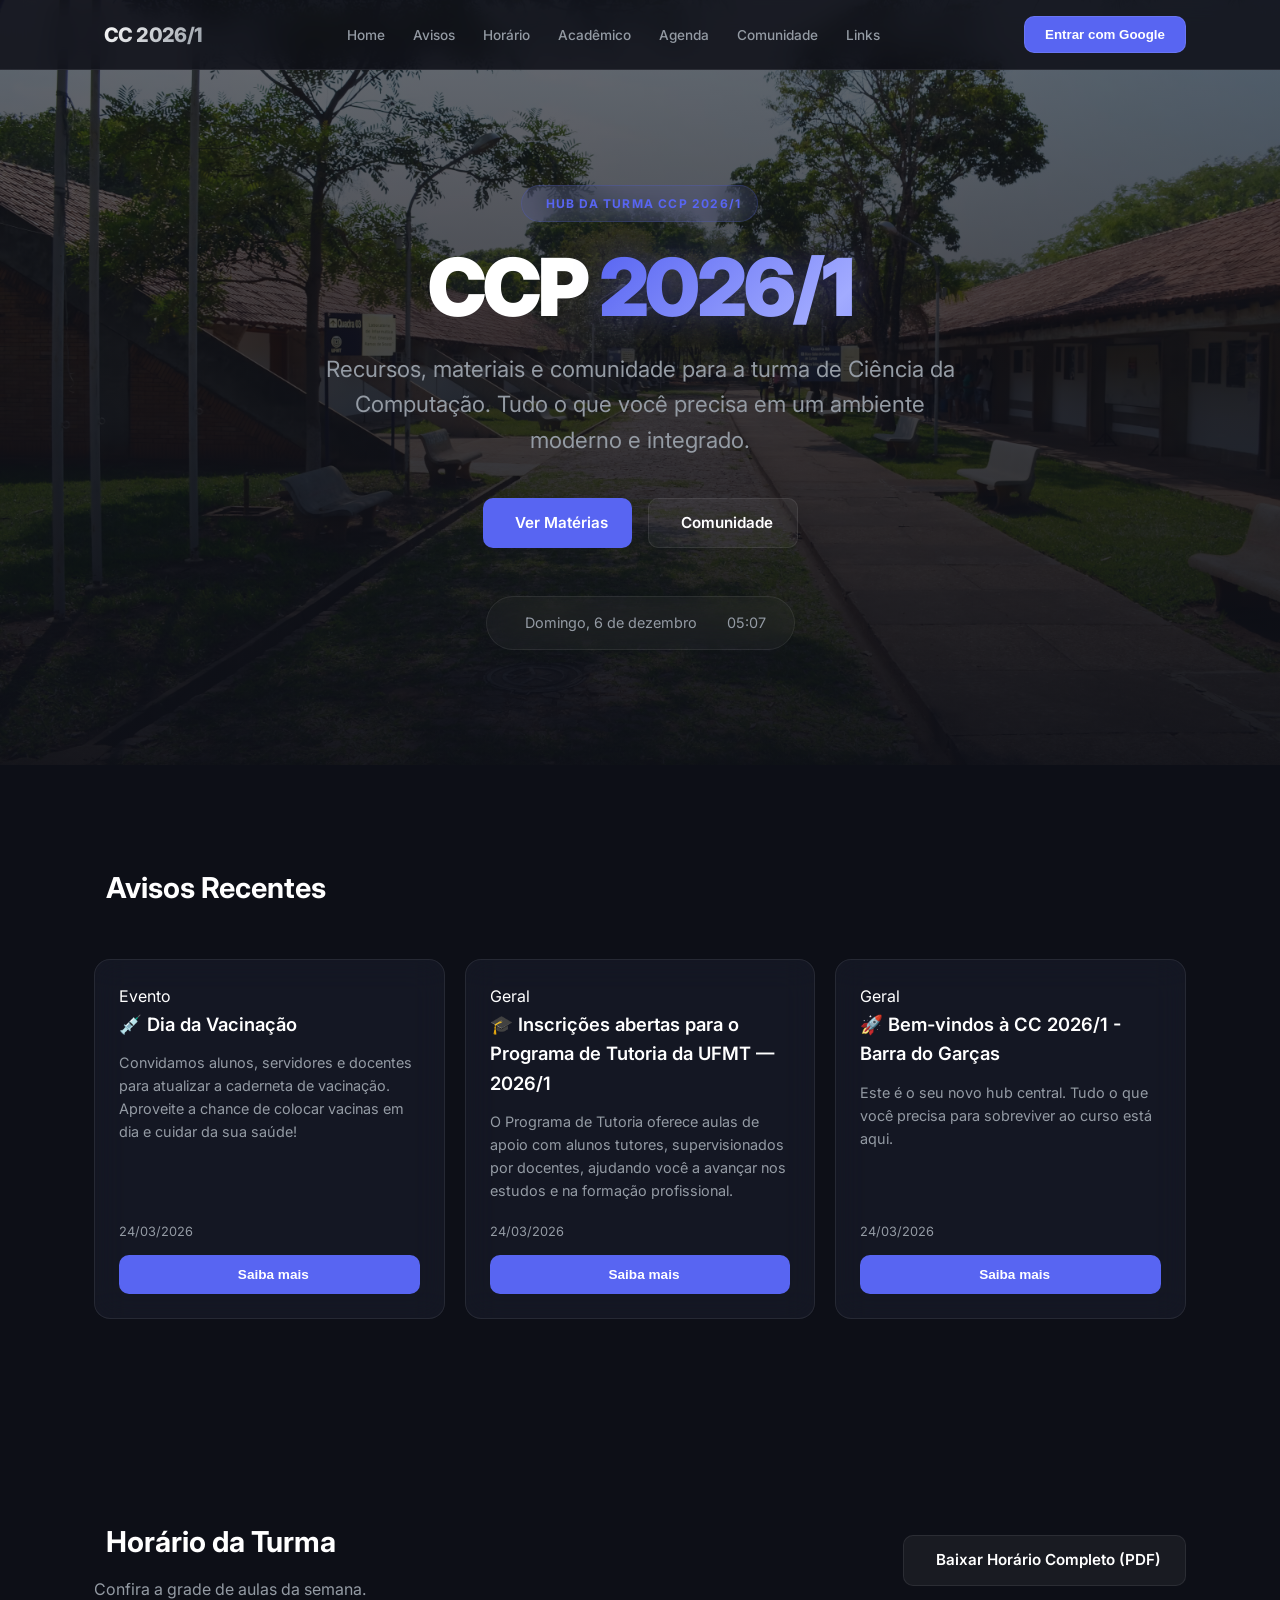
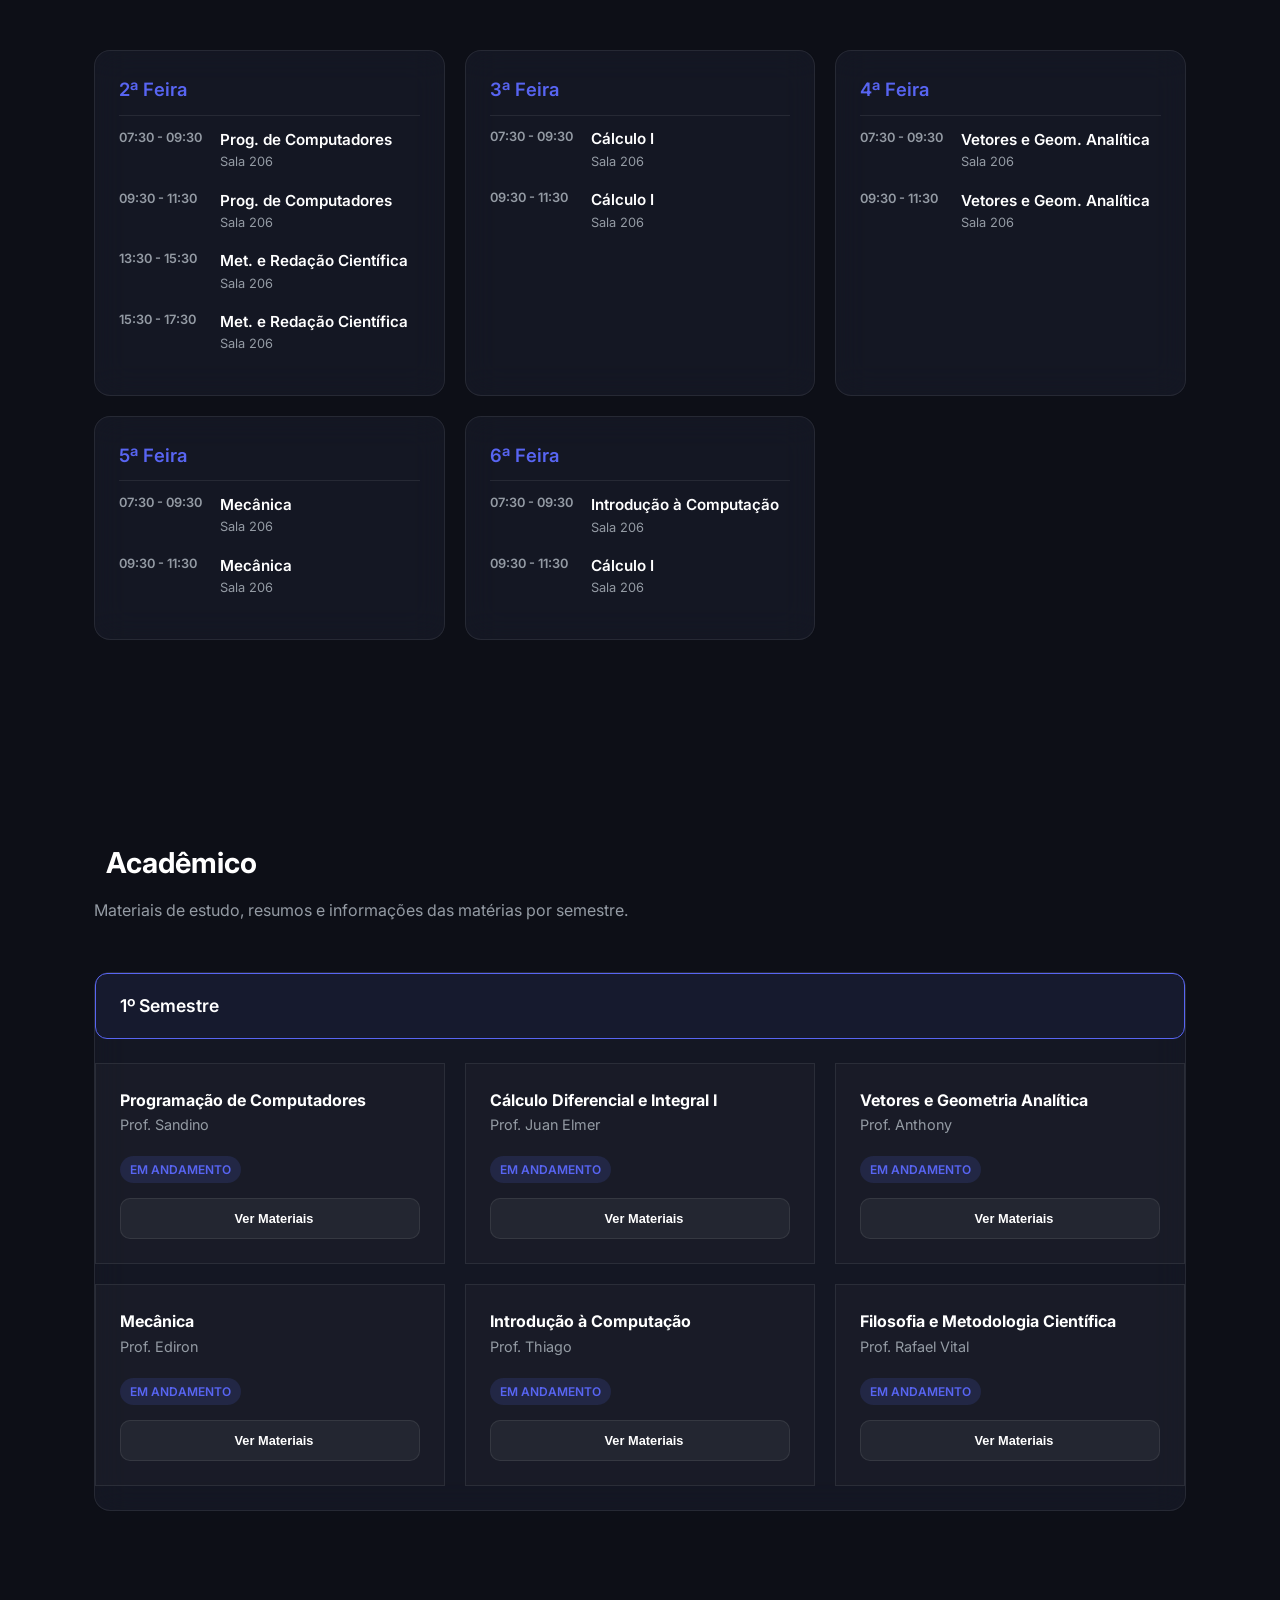
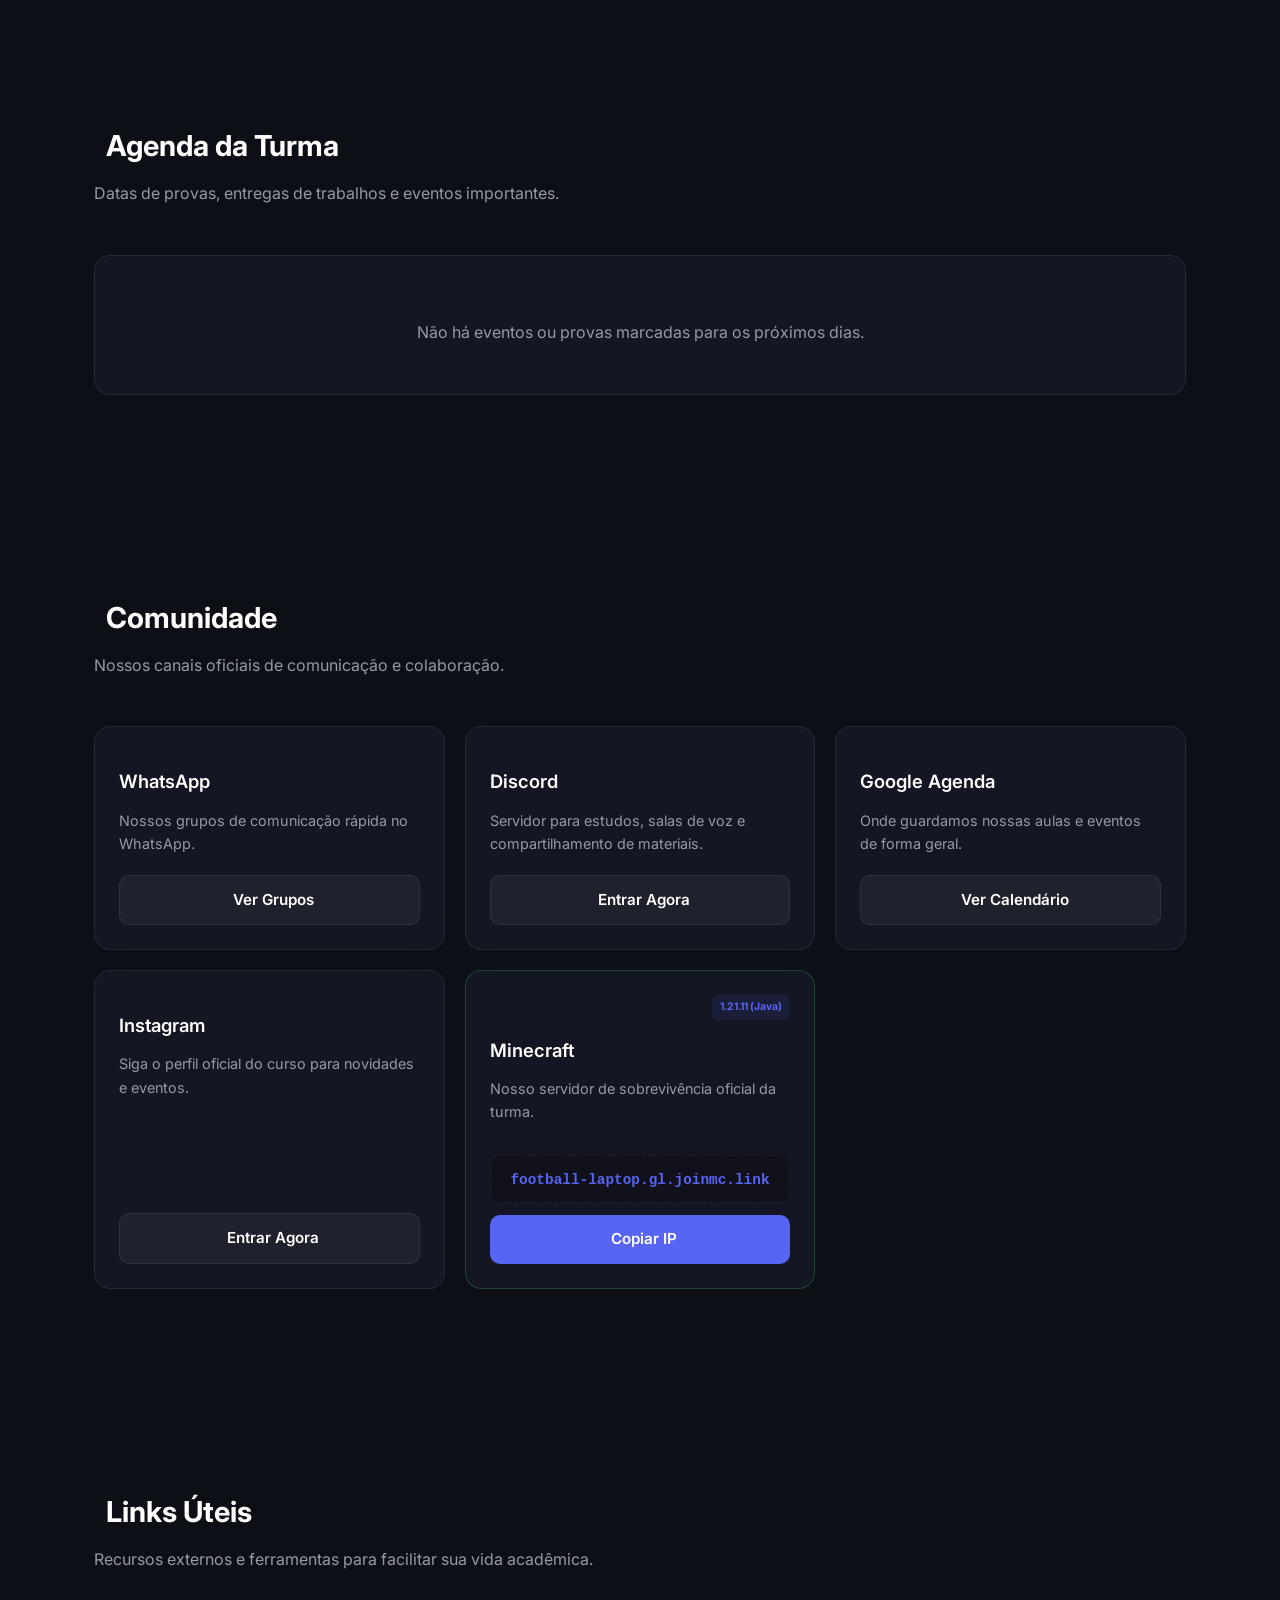
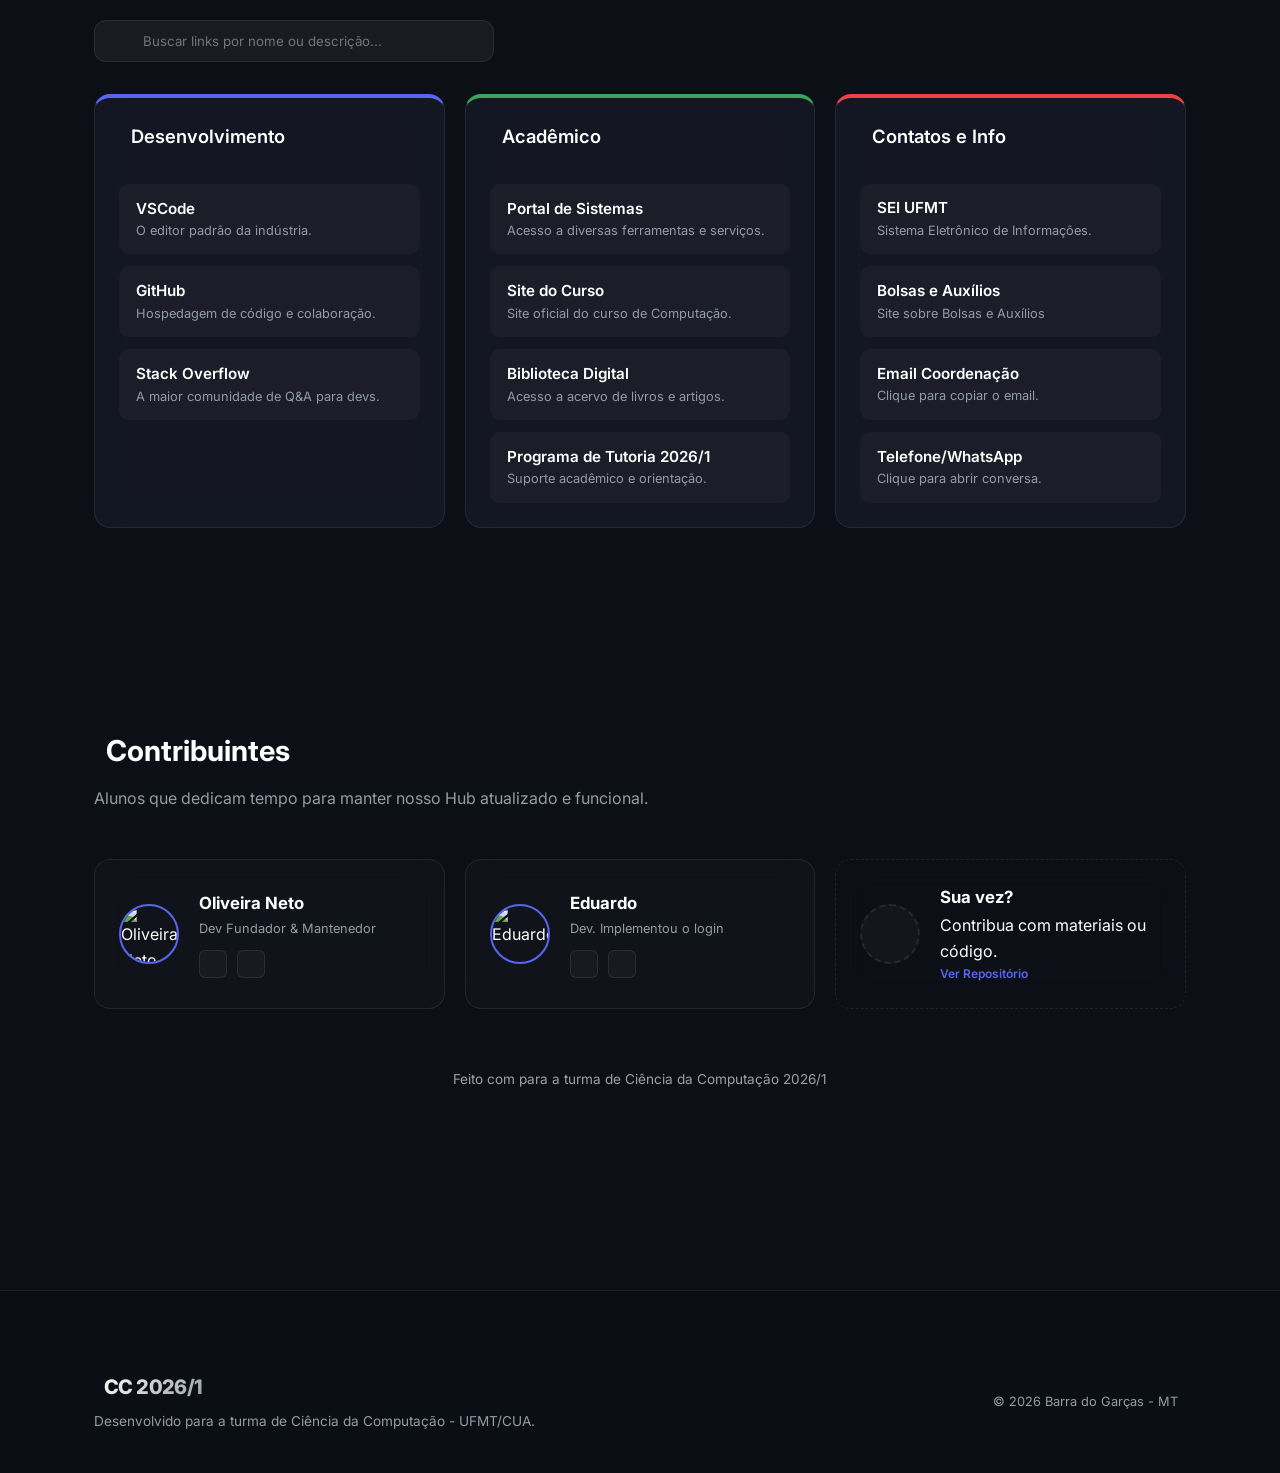
==== commit fa58476d: "Melhorias nos modais e na interface dos materiais Foram feitas várias melhorias visuais nos modais e" ====
--- a/index.html
+++ b/index.html
@@ -165,12 +165,13 @@
             </div>
             
             <div style="text-align: center; margin-top: 60px; opacity: 0.6; font-size: 0.85rem;">
+                <p>Feito com <i class="ph ph-heart-fill" style="color: #ed4245;"></i> para a turma de Ciência da Computação 2026/1</p>
             </div>
         </section>
 
         <!-- Modal WhatsApp -->
         <div id="whatsapp-modal" class="modal">
-            <div class="modal-content glass">
+            <div class="modal-content">
                 <div class="modal-header">
                     <h2><i class="ph ph-whatsapp-logo"></i> Grupos de WhatsApp</h2>
                     <button class="close-modal"><i class="ph ph-x"></i></button>
@@ -182,7 +183,7 @@
         </div>
         <!-- Modal Materiais -->
         <div id="materials-modal" class="modal">
-            <div class="modal-content glass">
+            <div class="modal-content">
                 <div class="modal-header">
                     <h2 id="materials-modal-title"><i class="ph ph-books"></i> Materiais</h2>
                     <button class="close-modal" onclick="closeMaterialsModal()"><i class="ph ph-x"></i></button>
@@ -195,14 +196,14 @@
 
         <!-- Modal Avisos (Complexos) -->
         <div id="aviso-modal" class="modal">
-            <div class="modal-content glass">
+            <div class="modal-content">
                 <div class="modal-header">
                     <h2 id="aviso-modal-title"></h2>
                     <button class="close-modal" onclick="closeAvisoModal()"><i class="ph ph-x"></i></button>
                 </div>
                 <div class="modal-body">
-                    <div id="aviso-modal-meta" class="meta" style="margin-bottom: 20px;"></div>
-                    <div id="aviso-modal-content" style="line-height: 1.8; color: var(--text-secondary); white-space: pre-wrap;"></div>
+                    <div id="aviso-modal-meta" class="meta"></div>
+                    <div id="aviso-modal-content"></div>
                 </div>
             </div>
         </div>
--- a/css/style.css
+++ b/css/style.css
@@ -467,22 +467,23 @@
     color: var(--text-secondary);
 }
 
-/* Modal */
+/* Modal Base Structure */
 .modal {
     position: fixed;
     top: 0;
     left: 0;
     width: 100%;
     height: 100%;
-    background: rgba(0, 0, 0, 0.85);
-    backdrop-filter: blur(12px);
+    background: rgba(10, 12, 18, 0.9) !important; /* Fundo mais escuro e sólido */
+    backdrop-filter: blur(12px) !important;
+    -webkit-backdrop-filter: blur(12px) !important;
     display: flex;
     align-items: center;
     justify-content: center;
-    z-index: 2000;
+    z-index: 9999 !important; /* Garantir que fique acima de tudo */
     opacity: 0;
     visibility: hidden;
-    transition: opacity 0.4s cubic-bezier(0.23, 1, 0.32, 1), visibility 0.4s cubic-bezier(0.23, 1, 0.32, 1);
+    transition: all 0.4s cubic-bezier(0.23, 1, 0.32, 1);
 }
 
 .modal.active {
@@ -490,26 +491,136 @@
     visibility: visible;
 }
 
+/* Modal Content Card */
 .modal-content {
-    width: 90%;
-    max-width: 600px;
-    max-height: 85vh;
-    padding: 32px;
-    overflow-y: auto;
-    position: relative;
+    width: 90% !important;
+    max-width: 650px !important;
+    max-height: 85vh !important;
+    padding: 40px !important;
+    overflow-y: auto !important;
+    position: relative !important;
     transform: scale(0.95);
     transition: transform 0.4s cubic-bezier(0.23, 1, 0.32, 1);
+    background: #1a1d2c !important; /* Cor sólida para garantir o design */
+    border: 1px solid rgba(255, 255, 255, 0.1) !important;
+    border-radius: 24px !important;
+    box-shadow: 0 25px 50px -12px rgba(0, 0, 0, 0.7) !important;
 }
 
 .modal.active .modal-content {
     transform: scale(1);
 }
 
+/* Header Refinement */
 .modal-header {
     display: flex;
     justify-content: space-between;
     align-items: center;
-    margin-bottom: 24px;
+    margin-bottom: 32px !important;
+    border-bottom: 1px solid rgba(255, 255, 255, 0.08) !important;
+    padding-bottom: 20px !important;
+}
+
+.modal-header h2 {
+    font-size: 1.6rem !important;
+    font-weight: 800 !important;
+    color: #ffffff !important;
+    display: flex;
+    align-items: center;
+    gap: 12px;
+}
+
+/* Body & Typography */
+.modal-body {
+    line-height: 1.8 !important;
+    text-align: left !important; /* Alinhamento à esquerda garantido */
+}
+
+#aviso-modal-meta {
+    display: flex;
+    gap: 16px;
+    margin-bottom: 24px !important;
+    font-size: 0.85rem !important;
+    color: #949ba4 !important;
+    justify-content: flex-start !important;
+}
+
+#aviso-modal-content {
+    font-size: 1.05rem !important;
+    color: #dbdee1 !important; /* Cor de texto do Discord */
+    white-space: pre-wrap !important;
+    line-height: 1.7 !important;
+    text-align: left !important;
+}
+
+/* Material List Items */
+.material-item {
+    display: flex;
+    justify-content: space-between;
+    align-items: center;
+    padding: 12px 16px;
+    background: rgba(255, 255, 255, 0.03);
+    border-radius: 10px;
+    text-decoration: none;
+    transition: var(--transition);
+    border: 1px solid transparent;
+    margin-bottom: 8px;
+    width: 100%;
+}
+
+.material-item:hover {
+    background: rgba(255, 255, 255, 0.06);
+    border-color: var(--glass-border);
+    transform: translateX(5px);
+}
+
+.material-info {
+    display: flex;
+    align-items: center;
+    gap: 12px;
+    flex: 1;
+    text-align: left;
+}
+
+.material-name {
+    color: var(--text-primary);
+    font-weight: 500;
+    font-size: 0.95rem;
+}
+
+.material-type {
+    padding: 2px 8px;
+    background: rgba(88, 101, 242, 0.1);
+    color: var(--accent-color);
+    border-radius: 4px;
+    font-size: 0.7rem;
+    font-weight: 700;
+    text-transform: uppercase;
+    flex-shrink: 0; /* Impede que a badge encolha ou se mova estranhamente */
+    margin-left: auto; /* Empurra a badge para a direita do container de info ou alinha fixo */
+}
+
+.material-download {
+    color: var(--text-secondary);
+    font-size: 1.2rem;
+    margin-left: 15px;
+    transition: var(--transition);
+}
+
+.material-item:hover .material-download {
+    color: var(--accent-color);
+}
+
+/* Modal Logout (Overlay) */
+.modal-overlay {
+    background: rgba(10, 12, 18, 0.9) !important;
+    backdrop-filter: blur(12px) !important;
+    z-index: 9999 !important;
+}
+
+.modal-overlay .modal-content {
+    max-width: 420px !important;
+    text-align: center !important;
 }
 
 /* Modal Accordions */
@@ -546,6 +657,37 @@
 
 .close-modal:hover {
     color: var(--text-primary);
+}
+
+.btn-cancel, .btn-submit {
+    padding: 12px 24px;
+    border-radius: 10px;
+    font-weight: 600;
+    cursor: pointer;
+    transition: var(--transition);
+    border: none;
+    font-size: 0.95rem;
+}
+
+.btn-cancel {
+    background: rgba(255, 255, 255, 0.05);
+    color: var(--text-primary);
+    border: 1px solid var(--glass-border);
+    margin-left: 12px;
+}
+
+.btn-cancel:hover {
+    background: rgba(255, 255, 255, 0.1);
+}
+
+.btn-submit {
+    background: var(--danger-color);
+    color: white;
+}
+
+.btn-submit:hover {
+    background: #d83c3e;
+    transform: translateY(-2px);
 }
 
 /* Timetable */
@@ -977,7 +1119,29 @@
   font-weight: bold;
 }
 
-.btn-login, .btn-logout {
+.btn-login {
+  background-color: #5865f2;
+  color: white;
+  border: none;
+  padding: 10px 20px;
+  border-radius: 10px;
+  cursor: pointer;
+  transition: var(--transition);
+  font-weight: 600;
+  display: flex;
+  align-items: center;
+  gap: 8px;
+  border: 1px solid rgba(255, 255, 255, 0.1);
+}
+
+.btn-login:hover {
+  background-color: #4752c4;
+  transform: translateY(-2px);
+  box-shadow: 0 8px 15px rgba(88, 101, 242, 0.3);
+  border-color: rgba(255, 255, 255, 0.2);
+}
+
+.btn-logout {
   background-color: #5865f2;
   color: white;
   border: none;
@@ -987,7 +1151,7 @@
   transition: background-color 0.3s ease;
 }
 
-.btn-login:hover, .btn-logout:hover {
+.btn-logout:hover {
   background-color: #1b0edb;
 }
 
